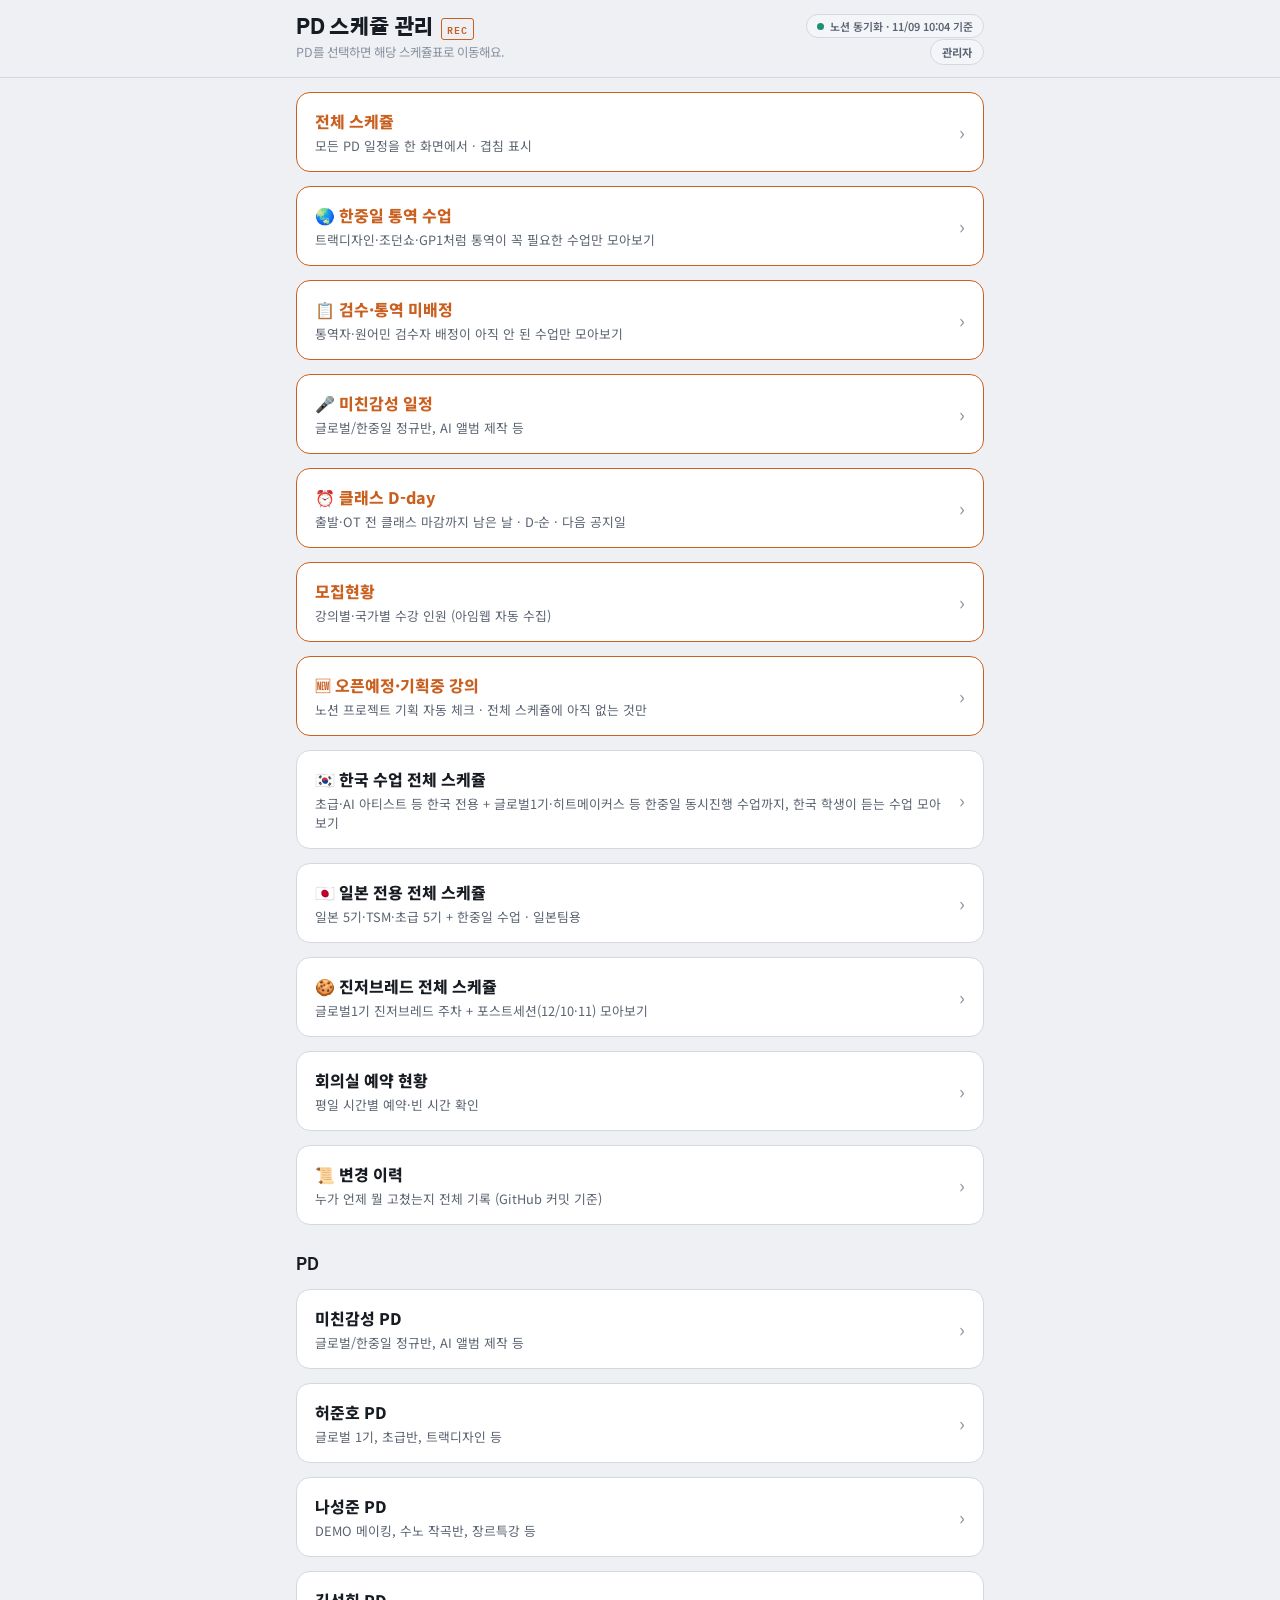
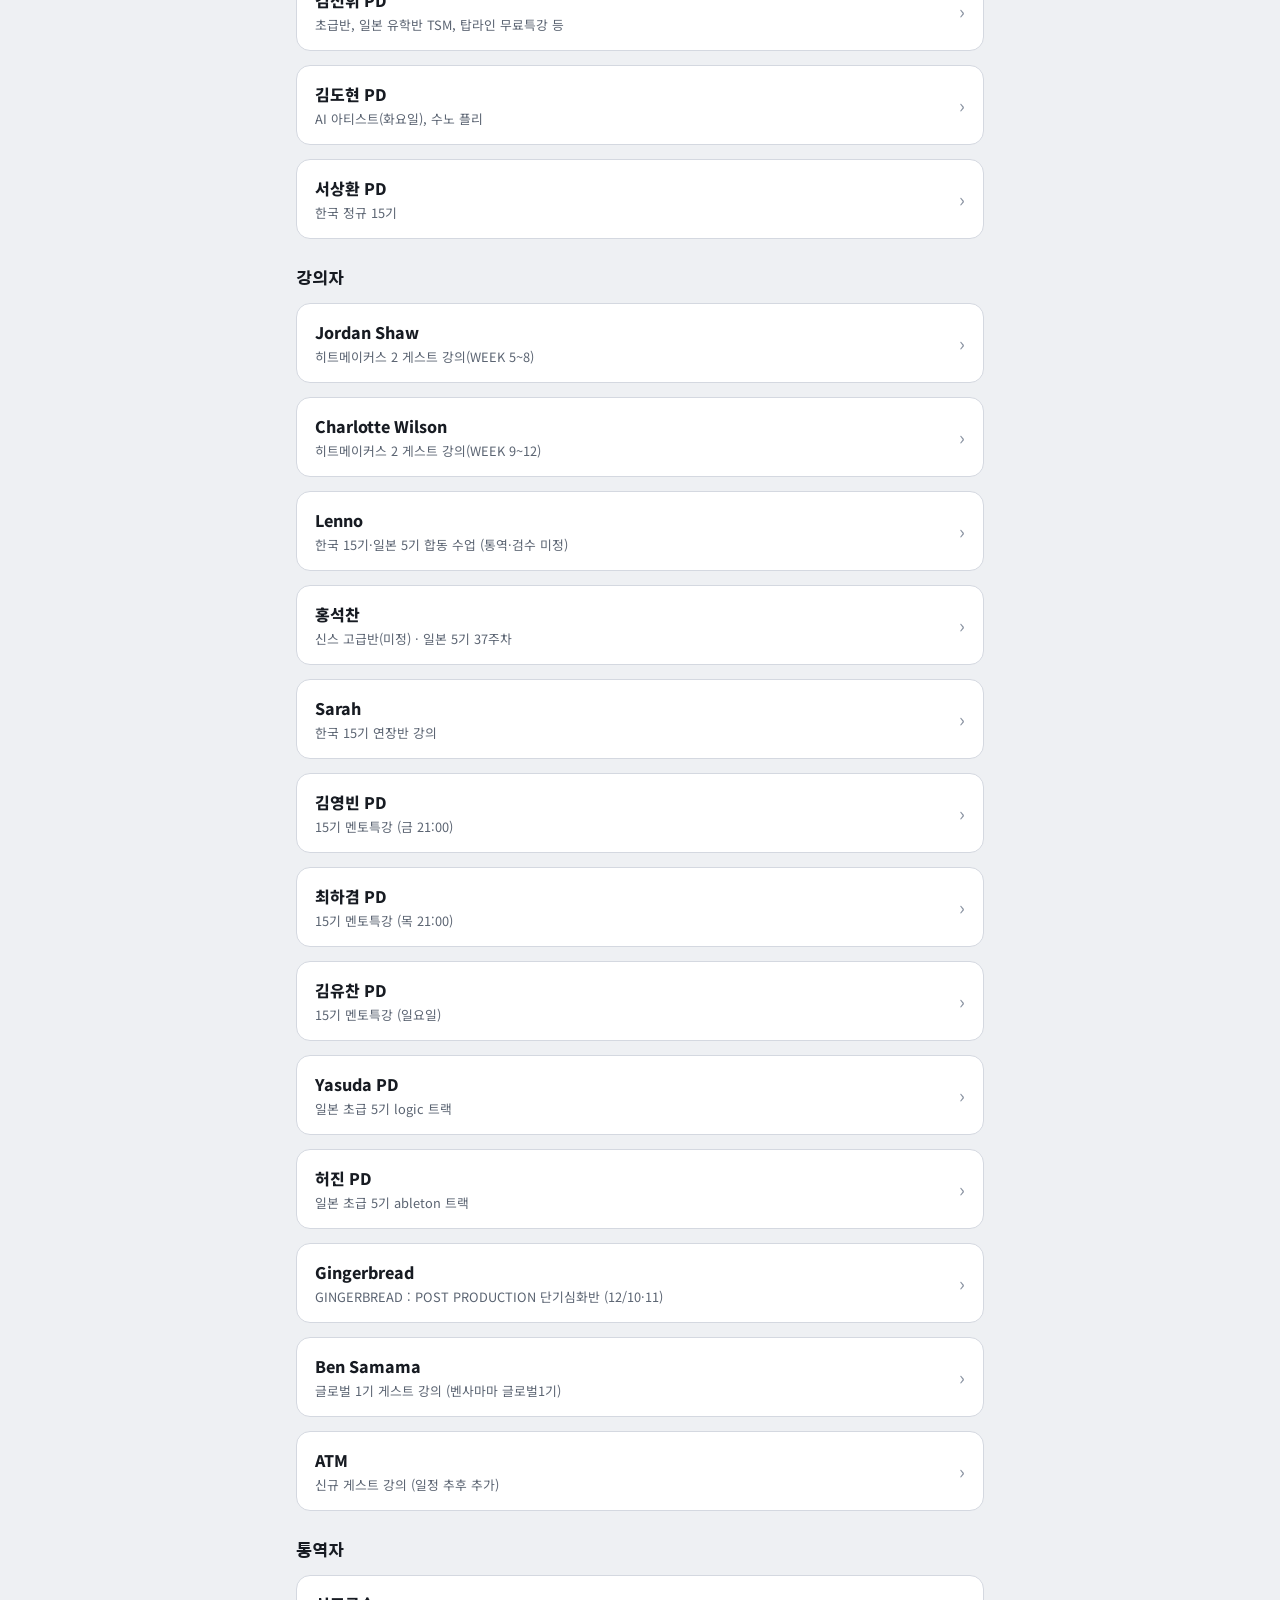
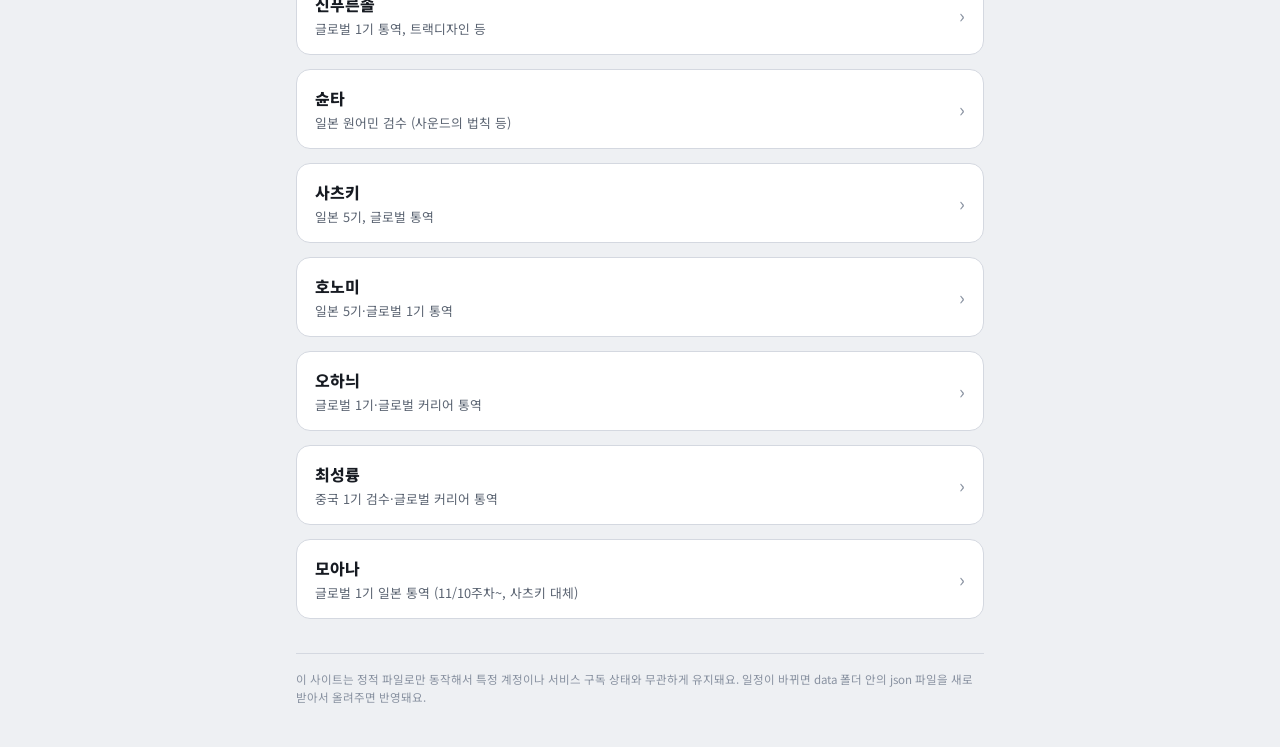
==== index.html @ 24adf449 "조던쇼·샬롯윌슨·레노 표시 이름 영문으로 변경, 해외 탑라이너 송세션 카드 삭제 - jordanshow/charlottewilson/lenno name: Jordan Shaw / " ====
<!doctype html>
<html lang="ko">
<head>
<meta charset="utf-8">
<meta name="viewport" content="width=device-width, initial-scale=1">
<title>PD 스케쥴 관리</title>
<link rel="stylesheet" href="https://fonts.googleapis.com/css2?family=Gothic+A1:wght@700;800;900&family=Noto+Sans+KR:wght@400;500;700&family=IBM+Plex+Mono:wght@500;600&display=swap">
<link rel="stylesheet" href="style.css?v=20261109">
</head>
<body>

<header class="top">
  <div class="top-inner">
    <div class="brand">
      <h1>PD 스케쥴 관리</h1>
      <span class="tag-rec">REC</span>
    </div>
    <div class="sub">PD를 선택하면 해당 스케쥴표로 이동해요.</div>
    <button type="button" class="adm-btn" id="admBtn">관리자</button>
  </div>
</header>

<div class="wrap">
  <a class="pd-card all-card" href="all.html">
    <span><span class="name">전체 스케쥴</span><div class="desc">모든 PD 일정을 한 화면에서 · 겹침 표시</div></span>
    <span class="arrow">›</span></a>
  <a class="pd-card all-card" href="all.html?view=interp">
    <span><span class="name">🌏 한중일 통역 수업</span><div class="desc">트랙디자인·조던쇼·GP1처럼 통역이 꼭 필요한 수업만 모아보기</div></span>
    <span class="arrow">›</span></a>
  <a class="pd-card all-card" href="all.html?view=missing">
    <span><span class="name">📋 검수·통역 미배정</span><div class="desc">통역자·원어민 검수자 배정이 아직 안 된 수업만 모아보기</div></span>
    <span class="arrow">›</span></a>
  <a class="pd-card all-card" href="schedule.html?pd=michingamsung">
    <span><span class="name">🎤 미친감성 일정</span><div class="desc">글로벌/한중일 정규반, AI 앨범 제작 등</div></span>
    <span class="arrow">›</span></a>
  <a class="pd-card all-card" href="dday.html">
    <span><span class="name">⏰ 클래스 D-day</span><div class="desc">출발·OT 전 클래스 마감까지 남은 날 · D-순 · 다음 공지일</div></span>
    <span class="arrow">›</span></a>
  <a class="pd-card all-card" href="enrollment.html">
    <span><span class="name">모집현황</span><div class="desc">강의별·국가별 수강 인원 (아임웹 자동 수집)</div></span>
    <span class="arrow">›</span></a>
  <a class="pd-card all-card" href="projects.html">
    <span><span class="name">🆕 오픈예정·기획중 강의</span><div class="desc">노션 프로젝트 기획 자동 체크 · 전체 스케쥴에 아직 없는 것만</div></span>
    <span class="arrow">›</span></a>
  <a class="pd-card" href="all.html?view=korea">
    <span><span class="name">🇰🇷 한국 수업 전체 스케쥴</span><div class="desc">초급·AI 아티스트 등 한국 전용 + 글로벌1기·히트메이커스 등 한중일 동시진행 수업까지, 한국 학생이 듣는 수업 모아보기</div></span>
    <span class="arrow">›</span></a>
  <a class="pd-card" href="all.html?view=japan">
    <span><span class="name">🇯🇵 일본 전용 전체 스케쥴</span><div class="desc">일본 5기·TSM·초급 5기 + 한중일 수업 · 일본팀용</div></span>
    <span class="arrow">›</span></a>
  <a class="pd-card" href="all.html?view=ginger">
    <span><span class="name">🍪 진저브레드 전체 스케쥴</span><div class="desc">글로벌1기 진저브레드 주차 + 포스트세션(12/10·11) 모아보기</div></span>
    <span class="arrow">›</span></a>
  <a class="pd-card" href="rooms.html">
    <span><span class="name">회의실 예약 현황</span><div class="desc">평일 시간별 예약·빈 시간 확인</div></span>
    <span class="arrow">›</span></a>
  <a class="pd-card" href="history.html">
    <span><span class="name">📜 변경 이력</span><div class="desc">누가 언제 뭘 고쳤는지 전체 기록 (GitHub 커밋 기준)</div></span>
    <span class="arrow">›</span></a>
  <div id="pdList"></div>
  <footer>
    이 사이트는 정적 파일로만 동작해서 특정 계정이나 서비스 구독 상태와 무관하게 유지돼요.
    일정이 바뀌면 data 폴더 안의 json 파일을 새로 받아서 올려주면 반영돼요.
  </footer>
</div>

<script src="sync-status.js"></script>
<script src="admin.js?v=9"></script>
<script>
var pdsData = [], newFiles = [];
var adminOn = function(){ return !!(window.PDAdmin && PDAdmin.isOn()); };
function esc(t){ return String(t==null?'':t).replace(/&/g,'&amp;').replace(/</g,'&lt;').replace(/>/g,'&gt;').replace(/"/g,'&quot;'); }

var PD_GROUPS = [
  {label:'PD', ids:['michingamsung','heojunho','naseongjun','kimseonhwi','kimdohyeon','seosanghwan']},
  {label:'강의자', ids:['jordanshow','charlottewilson','lenno','hongseokchan','sarah','kimyoungbin','choihagyeom','kimyuchan','yasuda','heojin','gingerbread','bensamama','atm']},
  {label:'통역자', ids:['sinpureunsol','syunta','satsuki','honomi','ohani','choiseongryung','moana']}
];
function renderPds(){
  var list = document.getElementById('pdList');
  var on = adminOn();
  if(!pdsData.length){
    list.innerHTML = '<div class="empty">등록된 PD가 아직 없어요.</div>' + (on ? '<button type="button" class="adm-add" id="addPd">+ PD 추가</button>' : '');
    return;
  }
  function cardHtml(pd, i){
    var card = '<a class="pd-card" href="schedule.html?pd='+encodeURIComponent(pd.id)+'">'
      + '<span><span class="name">'+esc(pd.name)+'</span><div class="desc">'+esc(pd.desc||'')+'</div></span>'
      + '<span class="arrow">›</span></a>';
    if(!on) return card;
    return '<div class="pd-wrap" data-i="'+i+'">'+card
      + '<div class="adm-row" style="padding-left:4px"><button type="button" data-act="edit">이름·설명 수정</button>'
      + '<button type="button" data-act="up">▲</button><button type="button" data-act="down">▼</button>'
      + '<button type="button" data-act="del" class="danger">삭제</button></div></div>';
  }
  var used = {};
  var html = PD_GROUPS.map(function(g){
    var items = [];
    g.ids.forEach(function(id){
      var i = pdsData.findIndex(function(p){ return p.id===id; });
      if(i<0) return;
      used[id] = 1;
      items.push(cardHtml(pdsData[i], i));
    });
    if(!items.length) return '';
    return '<div class="section-title"><h2>'+esc(g.label)+'</h2></div>'+items.join('');
  }).join('');
  var rest = pdsData.map(function(p, i){ return used[p.id] ? '' : cardHtml(p, i); }).filter(Boolean);
  if(rest.length) html += '<div class="section-title"><h2>기타</h2></div>'+rest.join('');
  list.innerHTML = html + (on ? '<button type="button" class="adm-add" id="addPd">+ PD 추가</button>' : '');
}
function loadPds(){
  if(adminOn()) return Promise.resolve();
  return fetch(PDSync.bust('data/pds.json'), {cache:'no-store'}).then(function(r){ return r.json(); }).then(function(pds){
    pdsData = pds; renderPds();
  }).catch(function(){
    document.getElementById('pdList').innerHTML = '<div class="empty">PD 목록을 불러오지 못했어요.</div>';
  });
}
PDSync.ready.then(loadPds);
PDSync.onUpdate(loadPds);

// ---------- 관리자: PD 카드 편집 ----------
PDAdmin.init({
  btn: document.getElementById('admBtn'),
  cats: {},
  getPds: function(){ return pdsData; },
  onEnter: function(){ newFiles = []; return PDAdmin.fetchFile('data/pds.json', 'pds').then(function(arr){ pdsData = arr; }); },
  onExit: function(){ newFiles = []; loadPds(); },
  rerender: renderPds,
  getFiles: function(){
    var out = [{key:'pds', path:'data/pds.json', text:JSON.stringify(pdsData, null, 2)+'\n'}];
    newFiles.forEach(function(id){ out.push({key:'new:'+id, path:'data/'+id+'.json', text:'[]\n', isNew:true}); });
    return out;
  }
});
document.getElementById('pdList').addEventListener('click', function(ev){
  if(!adminOn()) return;
  if(ev.target.closest('#addPd')){
    var m = PDAdmin.openModal('<h3>PD 추가</h3>'
      + '<label>영문 아이디 (소문자·숫자, 예: kimmina)<input type="text" id="nId"></label>'
      + '<label>표시 이름 (예: 김민아 PD)<input type="text" id="nName"></label>'
      + '<label>설명 (예: 초급반, 수노 플리)<input type="text" id="nDesc"></label>'
      + '<div class="err" id="nErr" style="display:none"></div>'
      + '<div class="btns"><button type="button" id="nCancel">취소</button><button type="button" class="pri" id="nOk">추가</button></div>');
    m.querySelector('#nCancel').addEventListener('click', PDAdmin.closeModal);
    m.querySelector('#nOk').addEventListener('click', function(){
      var id = m.querySelector('#nId').value.trim().toLowerCase(), name = m.querySelector('#nName').value.trim(), desc = m.querySelector('#nDesc').value.trim();
      var err = m.querySelector('#nErr');
      var fail = function(t){ err.textContent = t; err.style.display = 'block'; };
      if(!/^[a-z0-9]{2,30}$/.test(id)) return fail('아이디는 영문 소문자·숫자 2~30자로 해 주세요.');
      if(!name) return fail('표시 이름을 입력해 주세요.');
      if(pdsData.some(function(p){ return p.id===id; })) return fail('이미 있는 아이디예요.');
      pdsData.push({id:id, name:name, desc:desc}); newFiles.push(id);
      PDAdmin.log('PD 추가: '+name, ['pds','new:'+id]);
      PDAdmin.closeModal(); renderPds();
    });
    return;
  }
  var btn = ev.target.closest('.adm-row button'); if(!btn) return;
  var wrap = btn.closest('.pd-wrap'); var i = parseInt(wrap.getAttribute('data-i'),10), pd = pdsData[i];
  var act = btn.getAttribute('data-act');
  if(act==='edit'){
    var m2 = PDAdmin.openModal('<h3>PD 이름·설명 수정</h3>'
      + '<label>표시 이름<input type="text" id="eName" value="'+esc(pd.name)+'"></label>'
      + '<label>설명<input type="text" id="eDesc" value="'+esc(pd.desc||'')+'"></label>'
      + '<div class="btns"><button type="button" id="eCancel">취소</button><button type="button" class="pri" id="eOk">적용</button></div>');
    m2.querySelector('#eCancel').addEventListener('click', PDAdmin.closeModal);
    m2.querySelector('#eOk').addEventListener('click', function(){
      var n = m2.querySelector('#eName').value.trim(); if(!n) return;
      pd.name = n; pd.desc = m2.querySelector('#eDesc').value.trim();
      PDAdmin.log('PD 수정: '+n, ['pds']); PDAdmin.closeModal(); renderPds();
    });
  } else if(act==='up' || act==='down'){
    var j = act==='up' ? i-1 : i+1; if(j<0 || j>=pdsData.length) return;
    var t = pdsData[i]; pdsData[i] = pdsData[j]; pdsData[j] = t;
    PDAdmin.log('PD 순서 변경: '+pd.name, ['pds']); renderPds();
  } else if(act==='del'){
    if(confirm('"'+pd.name+'" 카드를 목록에서 뺄까요?\n(일정 파일은 그대로 남아 있어서 나중에 다시 추가할 수 있어요.)')){
      pdsData.splice(i,1); newFiles = newFiles.filter(function(id){ return id!==pd.id; });
      PDAdmin.log('PD 삭제: '+pd.name, ['pds']); renderPds();
    }
  }
});
</script>

</body>
</html>
---- style.css ----
/* shared tokens + layout for the PD schedule site */
:root{
  --bg:#EEF0F3; --surface:#FFFFFF; --border:#D4D8E0;
  --fg:#171B22; --muted:#5B6472; --muted-2:#8891A0;
  --accent:#C9601F; --accent-fg:#FFFFFF;
  --good:#1E8F74; --good-bg:#DFF3EC;
  --bad:#C0393F; --bad-bg:#FBE4E3;
  --chip-bg:#F4F5F8;
}
@media (prefers-color-scheme: dark){
  :root{
    --bg:#13161C; --surface:#1B1F27; --border:#323948;
    --fg:#EDEEF2; --muted:#A3ABBA; --muted-2:#767F90;
    --accent:#E68A45; --accent-fg:#1B1206;
    --good:#49C9A6; --good-bg:#14312A;
    --bad:#F07872; --bad-bg:#3A1A1C;
    --chip-bg:#232833;
    color-scheme: dark;
  }
}
*{box-sizing:border-box}
html,body{margin:0;padding:0}
body{
  background:var(--bg); color:var(--fg);
  font-family:'Noto Sans KR',system-ui,-apple-system,sans-serif;
  padding-bottom:40px;
}
h1,h2,h3{font-family:'Gothic A1',system-ui,sans-serif;margin:0;text-wrap:balance}
a{color:inherit}
.mono{font-family:'IBM Plex Mono',ui-monospace,monospace}
.wrap{max-width:720px;margin:0 auto;padding-inline:16px}

header.top{position:sticky;top:0;z-index:5;background:var(--bg);border-bottom:1px solid var(--border)}
.top-inner{max-width:720px;margin:0 auto;padding:16px;display:flex;flex-direction:column;gap:2px;position:relative}
.sync-chip{
  position:absolute;top:14px;right:16px;display:flex;align-items:center;gap:6px;
  max-width:56%;padding:4px 10px;border-radius:999px;border:1px solid var(--border);
  background:var(--chip-bg);color:var(--muted);font-size:.68rem;font-weight:600;line-height:1.3;
}
.sync-chip .dot{width:7px;height:7px;border-radius:50%;background:var(--good);flex:none}
.sync-chip.busy{color:var(--accent);border-color:var(--accent)}
.sync-chip.busy .dot{background:var(--accent);animation:syncpulse 1.1s ease-in-out infinite}
.sync-chip.warn{color:var(--bad);border-color:var(--bad)}
.sync-chip.warn .dot{background:var(--bad)}
@keyframes syncpulse{0%,100%{opacity:1}50%{opacity:.25}}
@media (prefers-reduced-motion: reduce){.sync-chip.busy .dot{animation:none}}
.brand{display:flex;align-items:baseline;gap:8px;flex-wrap:wrap}
.brand h1{font-size:1.25rem;font-weight:900;letter-spacing:-0.01em}
.tag-rec{font-family:'IBM Plex Mono',monospace;font-size:.65rem;font-weight:600;letter-spacing:.08em;color:var(--accent);border:1px solid var(--accent);border-radius:3px;padding:1px 5px}
.sub{font-size:.78rem;color:var(--muted-2)}
.backlink{font-size:.78rem;color:var(--accent);text-decoration:none;font-weight:700}

.pd-card{
  display:flex;align-items:center;justify-content:space-between;gap:12px;
  background:var(--surface);border:1px solid var(--border);border-radius:14px;
  padding:16px 18px;margin-top:14px;text-decoration:none;color:var(--fg);
}
.pd-card:active{opacity:.8}
.pd-card .name{font-size:1rem;font-weight:800}
.pd-card .desc{font-size:.8rem;color:var(--muted);margin-top:3px}
.pd-card .arrow{font-size:1.2rem;color:var(--muted-2);flex:none}

.cal-nav{display:flex;align-items:center;justify-content:space-between;margin-top:20px}
.cal-nav button{background:var(--chip-bg);border:1px solid var(--border);color:var(--fg);border-radius:10px;width:40px;height:40px;font-size:1.1rem;cursor:pointer;flex:none}
.cal-nav button:disabled{opacity:.3;cursor:default}
.cal-nav .label{font-size:1.2rem;font-weight:900}

.legend{display:flex;gap:16px;margin-top:12px;font-size:.82rem;color:var(--muted)}
.legend .sw{display:inline-block;width:11px;height:11px;border-radius:3px;margin-right:5px;vertical-align:-1px}
.legend .sw.free{background:var(--good)}
.legend .sw.busy{background:var(--bad)}

.cal-dow{display:grid;grid-template-columns:repeat(7,1fr);gap:5px;margin-top:18px}
.cal-dow span{text-align:center;font-size:.85rem;color:var(--muted-2);font-weight:700}

.cal-grid{display:grid;grid-template-columns:repeat(7,1fr);gap:5px;margin-top:5px}
.cal-cell{aspect-ratio:1/1;border-radius:10px;display:flex;flex-direction:column;align-items:center;justify-content:center;cursor:pointer;background:var(--chip-bg);border:2px solid transparent;min-width:0;padding:2px}
.cal-cell.pad{visibility:hidden;cursor:default}
.cal-cell.free{background:var(--good-bg)}
.cal-cell.busy{background:var(--bad-bg)}
.cal-cell .num{font-family:'IBM Plex Mono',monospace;font-weight:700;font-size:1.05rem}
.cal-cell.free .num{color:var(--good)}
.cal-cell.busy .num{color:var(--bad)}
.cal-cell.today{border-color:var(--accent)}
.cal-cell.selected{border-color:var(--fg)}
.cal-cell .lbl{
  --h:0;font-size:.68rem;font-weight:700;margin-top:3px;line-height:1.1;
  max-width:98%;overflow:hidden;text-overflow:ellipsis;white-space:nowrap;
  color:hsl(var(--h) 50% 34%);
}
@media (prefers-color-scheme: dark){.cal-cell .lbl{color:hsl(var(--h) 65% 72%)}}
.cal-cell .lbl.muted{color:var(--muted);font-weight:600;opacity:.8}
.cal-cell .dow-mini{display:none}

@media (max-width: 480px){
  .cal-cell{padding:1px}
  .cal-cell .num{font-size:.85rem}
  .cal-cell .lbl{font-size:.52rem;margin-top:1px;letter-spacing:-0.3px}
}

.day-detail{margin-top:22px;padding:16px;background:var(--surface);border:1px solid var(--border);border-radius:14px}
.dd-head{display:flex;align-items:center;gap:8px;flex-wrap:wrap}
.dd-date{font-size:1.1rem;font-weight:900}
.pill{font-size:.78rem;font-weight:800;padding:4px 11px;border-radius:999px}
.pill.free{background:var(--good-bg);color:var(--good)}
.pill.busy{background:var(--bad-bg);color:var(--bad)}
.dd-list{list-style:none;margin:12px 0 0;padding:0;display:flex;flex-direction:column;gap:6px}
.dd-empty{font-size:.88rem;color:var(--muted);margin-top:10px}

.ev{display:flex;align-items:center;gap:10px;background:var(--chip-bg);border:1px solid var(--border);border-radius:10px;padding:10px 13px;min-width:0}
.ev.is-off{background:transparent;border-style:dashed;opacity:.75}
.ev .time{font-family:'IBM Plex Mono',monospace;font-size:.84rem;color:var(--muted);width:52px;flex:none}
.ev .title{font-size:.93rem;min-width:0;flex:1;overflow-wrap:anywhere}
.ev .tagc{--h:0;font-size:.72rem;font-weight:700;padding:3px 9px;border-radius:999px;flex:none;background:hsl(var(--h) 60% 93%);color:hsl(var(--h) 55% 30%)}
@media (prefers-color-scheme: dark){.ev .tagc{background:hsl(var(--h) 38% 22%);color:hsl(var(--h) 70% 78%)}}

.section-title{margin:30px 0 10px}
.section-title h2{font-size:1rem;font-weight:800}
.month-nav{display:flex;gap:6px;overflow-x:auto;padding-bottom:4px;margin-top:6px}
.month-nav a{flex:none;font-size:.75rem;font-weight:700;color:var(--muted);background:var(--chip-bg);border:1px solid var(--border);border-radius:999px;padding:5px 12px;text-decoration:none}

.month{margin-top:20px}
.month h3{font-size:.95rem;font-weight:900;color:var(--accent);margin-bottom:10px}
.day{display:flex;flex-direction:column;gap:6px;margin-bottom:6px}
.day-head{display:flex;align-items:baseline;gap:8px}
.day-head .date-num{font-family:'IBM Plex Mono',monospace;font-weight:700;font-size:.85rem}
.day-head .dow{font-size:.75rem;color:var(--muted-2)}
.day-head .today-mark{font-size:.65rem;font-weight:800;color:var(--accent);border:1px solid var(--accent);border-radius:4px;padding:0 4px}

.empty{padding:28px 18px;text-align:center;color:var(--muted);font-size:.85rem}

footer{margin-top:34px;padding-top:16px;border-top:1px solid var(--border);font-size:.72rem;color:var(--muted-2);line-height:1.6}

/* ---- all-PD overview (all.html) ---- */
.filters{display:flex;gap:6px;flex-wrap:wrap;margin-top:16px}
.fchip{font:inherit;font-size:.78rem;font-weight:700;color:var(--muted);background:var(--chip-bg);border:1px solid var(--border);border-radius:999px;padding:6px 12px;cursor:pointer}
.fchip.on{background:var(--accent);border-color:var(--accent);color:var(--accent-fg)}

.csum{margin-top:14px;background:var(--surface);border:1px solid var(--border);border-radius:12px;padding:10px 14px;font-size:.82rem}
.csum.ok{color:var(--good);background:var(--good-bg);border-color:transparent;font-weight:700}
.csum summary{cursor:pointer;font-weight:800}
.csum .red{color:var(--bad)}
.csum ul{list-style:none;margin:10px 0 0;padding:0;display:flex;flex-direction:column;gap:7px}
.csum li{cursor:pointer;line-height:1.5;color:var(--muted)}
.csum li .d{color:var(--fg);font-weight:600;margin-right:4px}
.csum li b{color:var(--fg)}

.cal-cell.all{background:var(--chip-bg);position:relative;gap:2px}
.cal-cell.all.has{background:var(--surface);border-color:var(--border)}
.cal-cell.all.today{border-color:var(--accent)}
.cal-cell.all.selected{border-color:var(--fg)}
.cal-cell.all .num{color:var(--fg)}
.cal-cell.all.none .num{color:var(--muted-2)}
.cal-cell .dots{display:flex;flex-wrap:wrap;justify-content:center;gap:2px;max-width:94%;min-height:7px}
.cdot{display:block;width:7px;height:7px;border-radius:50%;background:hsl(var(--h) 60% 48%)}
.cdot.off{opacity:.4}
@media (prefers-color-scheme: dark){.cdot{background:hsl(var(--h) 65% 62%)}}
.cmore{font-size:.5rem;color:var(--muted);line-height:7px}
.ccount{font-family:'IBM Plex Mono',monospace;font-size:.58rem;font-weight:600;color:var(--muted);line-height:1}
.cmark{position:absolute;top:2px;right:3px;width:13px;height:13px;border-radius:50%;font-size:.58rem;font-weight:900;line-height:13px;text-align:center;color:#fff}
.cmark.person{background:var(--bad)}
.cmark.interp{background:#D39A1C}
.cmark.inline{position:static;display:inline-block;margin-right:4px;vertical-align:-1px}
.day-head .cmark.inline{margin-left:4px}
.legend{flex-wrap:wrap;gap:6px 14px}
@media (max-width: 480px){
  .cdot{width:5px;height:5px}
  .cmark{width:11px;height:11px;line-height:11px;font-size:.5rem;top:1px;right:1px}
  .ccount{font-size:.5rem}
}

.pill.warn{background:var(--bad-bg);color:var(--bad)}
.pill.amber{background:#FBEFD2;color:#8A6200}
@media (prefers-color-scheme: dark){.pill.amber{background:#3A2E0F;color:#E9C46A}}
.dd-list{display:flex;flex-direction:column;gap:6px;margin-top:12px}

.ev.ev-all{flex-direction:column;align-items:stretch;gap:6px}
.ev-line{display:flex;align-items:center;gap:10px;min-width:0}
.pdchips{display:flex;flex-wrap:wrap;gap:5px;padding-left:62px}
.pdchip{font-size:.7rem;font-weight:700;padding:2px 9px;border-radius:999px;background:var(--surface);border:1px solid var(--border);color:var(--fg)}
.pdchip.int{border-style:dashed;color:var(--muted)}
.cnote{padding-left:62px;font-size:.74rem;line-height:1.4}
.cnote.person{color:var(--bad);font-weight:700}
.cnote.interp{color:#8A6200}
@media (prefers-color-scheme: dark){.cnote.interp{color:#E9C46A}}
@media (max-width: 480px){.pdchips,.cnote{padding-left:0}}
.pd-card.all-card{border-color:var(--accent)}
.pd-card.all-card .name{color:var(--accent)}

/* all.html: PD names inside calendar cells */
.cal-cell.all{aspect-ratio:auto;min-height:84px;justify-content:flex-start;padding:5px 3px 4px}
.cal-cell .pnames{display:flex;flex-wrap:wrap;justify-content:center;gap:1px 5px;max-width:100%;margin-top:3px}
.pn{--h:0;font-size:.66rem;font-weight:700;line-height:1.25;color:hsl(var(--h) 55% 36%);white-space:nowrap}
@media (prefers-color-scheme: dark){.pn{color:hsl(var(--h) 65% 70%)}}
.pn.int{font-weight:600;text-decoration:underline dotted;text-underline-offset:2px;opacity:.85}
.pn.off{opacity:.5}
.pn .ns{display:none}
@media (max-width: 480px){
  .cal-cell.all{min-height:70px;padding:3px 1px 2px}
  .pn{font-size:.56rem;letter-spacing:-0.3px}
  .pn .nf{display:none}
  .pn .ns{display:inline}
  .cal-cell .pnames{gap:0 3px}
}
.cal-cell .pnames{flex-direction:column;align-items:center;gap:0}
.pgrp{display:flex;flex-wrap:wrap;justify-content:center;gap:1px 5px}
.pgrp.int{margin-top:6px;padding-top:4px;border-top:1px dashed var(--border);width:100%}
.pgrp.int .pn{text-decoration:none;font-weight:600;opacity:.85}
@media (max-width: 480px){
  .pgrp{gap:0 3px}
  .pgrp.int{margin-top:4px;padding-top:2px}
}

/* ---- 관리자 편집 ---- */
.adm-btn{position:absolute;right:16px;bottom:12px;font:inherit;font-size:.7rem;font-weight:700;color:var(--muted);background:var(--chip-bg);border:1px solid var(--border);border-radius:999px;padding:4px 11px;cursor:pointer}
.adm-btn.on{color:var(--accent-fg);background:var(--accent);border-color:var(--accent)}
.admbar{position:fixed;left:0;right:0;bottom:0;z-index:20;background:var(--surface);border-top:2px solid var(--accent);padding:10px 16px;display:flex;flex-wrap:wrap;align-items:center;gap:8px;box-shadow:0 -4px 14px rgba(0,0,0,.18)}
.admbar .txt{flex:1;min-width:160px;font-size:.8rem;font-weight:700}
.admbar button,.adm-row button,.adm-add{font:inherit;font-size:.78rem;font-weight:700;border:1px solid var(--border);background:var(--chip-bg);color:var(--fg);border-radius:8px;padding:6px 12px;cursor:pointer}
.admbar button.pri{background:var(--accent);border-color:var(--accent);color:var(--accent-fg)}
.admbar button:disabled{opacity:.4;cursor:default}
.adm-row{display:flex;gap:6px;margin-top:2px;padding-left:62px}
.adm-row button{padding:3px 9px;font-size:.7rem}
.adm-row button.danger{color:var(--bad)}
.adm-add{margin-top:10px;width:100%}
.ev[draggable="true"]{cursor:grab}
.cal-cell.droptarget{outline:2px dashed var(--accent);outline-offset:-3px}
.movebanner{margin-top:12px;padding:10px 12px;border-radius:10px;background:var(--accent);color:var(--accent-fg);font-size:.82rem;font-weight:700;display:flex;gap:10px;align-items:center;justify-content:space-between}
.movebanner button{font:inherit;font-size:.75rem;font-weight:700;border:1px solid var(--accent-fg);background:transparent;color:var(--accent-fg);border-radius:8px;padding:3px 10px;cursor:pointer}
.modal-bg{position:fixed;inset:0;z-index:40;background:rgba(0,0,0,.5);display:flex;align-items:flex-end;justify-content:center}
@media (min-width:600px){.modal-bg{align-items:center}}
.modal{width:100%;max-width:460px;max-height:92vh;overflow:auto;background:var(--surface);color:var(--fg);border-radius:16px 16px 0 0;padding:18px 18px 22px}
@media (min-width:600px){.modal{border-radius:16px}}
.modal h3{font-size:1.05rem;margin-bottom:10px}
.modal label{display:block;margin-top:12px;font-size:.78rem;font-weight:700;color:var(--muted)}
.modal input[type=text],.modal input[type=password],.modal input[type=date],.modal input[type=time],.modal select{width:100%;margin-top:4px;font:inherit;font-size:.95rem;padding:9px 10px;border:1px solid var(--border);border-radius:9px;background:var(--bg);color:var(--fg)}
.modal .chk{display:flex;align-items:center;gap:8px;margin-top:12px;font-size:.88rem;color:var(--fg);font-weight:500}
.modal .btns{display:flex;gap:8px;margin-top:18px}
.modal .btns button{flex:1;font:inherit;font-size:.9rem;font-weight:800;padding:11px;border-radius:10px;border:1px solid var(--border);background:var(--chip-bg);color:var(--fg);cursor:pointer}
.modal .btns button.pri{background:var(--accent);border-color:var(--accent);color:var(--accent-fg)}
.modal .hint{margin-top:10px;font-size:.74rem;color:var(--muted);line-height:1.55}
.modal .err{margin-top:10px;font-size:.8rem;font-weight:700;color:var(--bad)}
.modal .pdrow{display:flex;align-items:center;gap:8px;margin-top:6px;font-size:.85rem;font-weight:600;color:var(--fg)}
.modal .pdrow span{flex:1}
.modal .pdrow select{width:auto;margin:0;font-size:.82rem;padding:5px 6px}
.modal .pdcheck-group{display:flex;flex-wrap:wrap;gap:3px 14px;margin:6px 0 14px;max-height:170px;overflow-y:auto;padding:8px 10px;border:1px solid var(--border);border-radius:9px;background:var(--bg)}
.modal .pdcheck-group .chk{flex:0 0 auto;margin:3px 0;font-size:.82rem;font-weight:500}
.modal .pdadd-row{margin:-10px 0 14px}
.modal .pdadd-row select{width:auto;max-width:100%;margin:0;font-size:.78rem;padding:5px 8px;color:var(--muted)}
.toast{position:fixed;left:50%;transform:translateX(-50%);bottom:84px;z-index:50;background:var(--fg);color:var(--bg);padding:10px 16px;border-radius:10px;font-size:.82rem;font-weight:700;max-width:90vw}
body.adm-on{padding-bottom:90px}

.ev.adm{flex-wrap:wrap}
.ev.adm .adm-row{flex-basis:100%}

/* 관리자 모드: 달력 칸 안의 일정 알약(끌어서 옮기기) */
.apills{display:flex;flex-direction:column;align-items:stretch;gap:2px;width:100%;margin-top:4px}
.apill{--h:0;display:block;max-width:100%;font-size:.64rem;font-weight:700;line-height:1.3;padding:2px 6px;border-radius:5px;white-space:nowrap;overflow:hidden;text-overflow:ellipsis;cursor:grab;background:hsl(var(--h) 70% 90%);color:hsl(var(--h) 60% 24%);border:1px solid hsl(var(--h) 45% 78%)}
.apill.off{opacity:.55;border-style:dashed}
.apill:active{cursor:grabbing}
@media (prefers-color-scheme: dark){.apill{background:hsl(var(--h) 40% 24%);color:hsl(var(--h) 80% 84%);border-color:hsl(var(--h) 35% 36%)}}
@media (max-width:480px){.apill{font-size:.54rem;padding:1px 3px;letter-spacing:-0.3px}}
body.adm-on .cal-cell.all, body.adm-on .cal-cell{min-height:96px}
.pmenu-sub{font-size:.85rem;color:var(--muted);margin-bottom:6px}
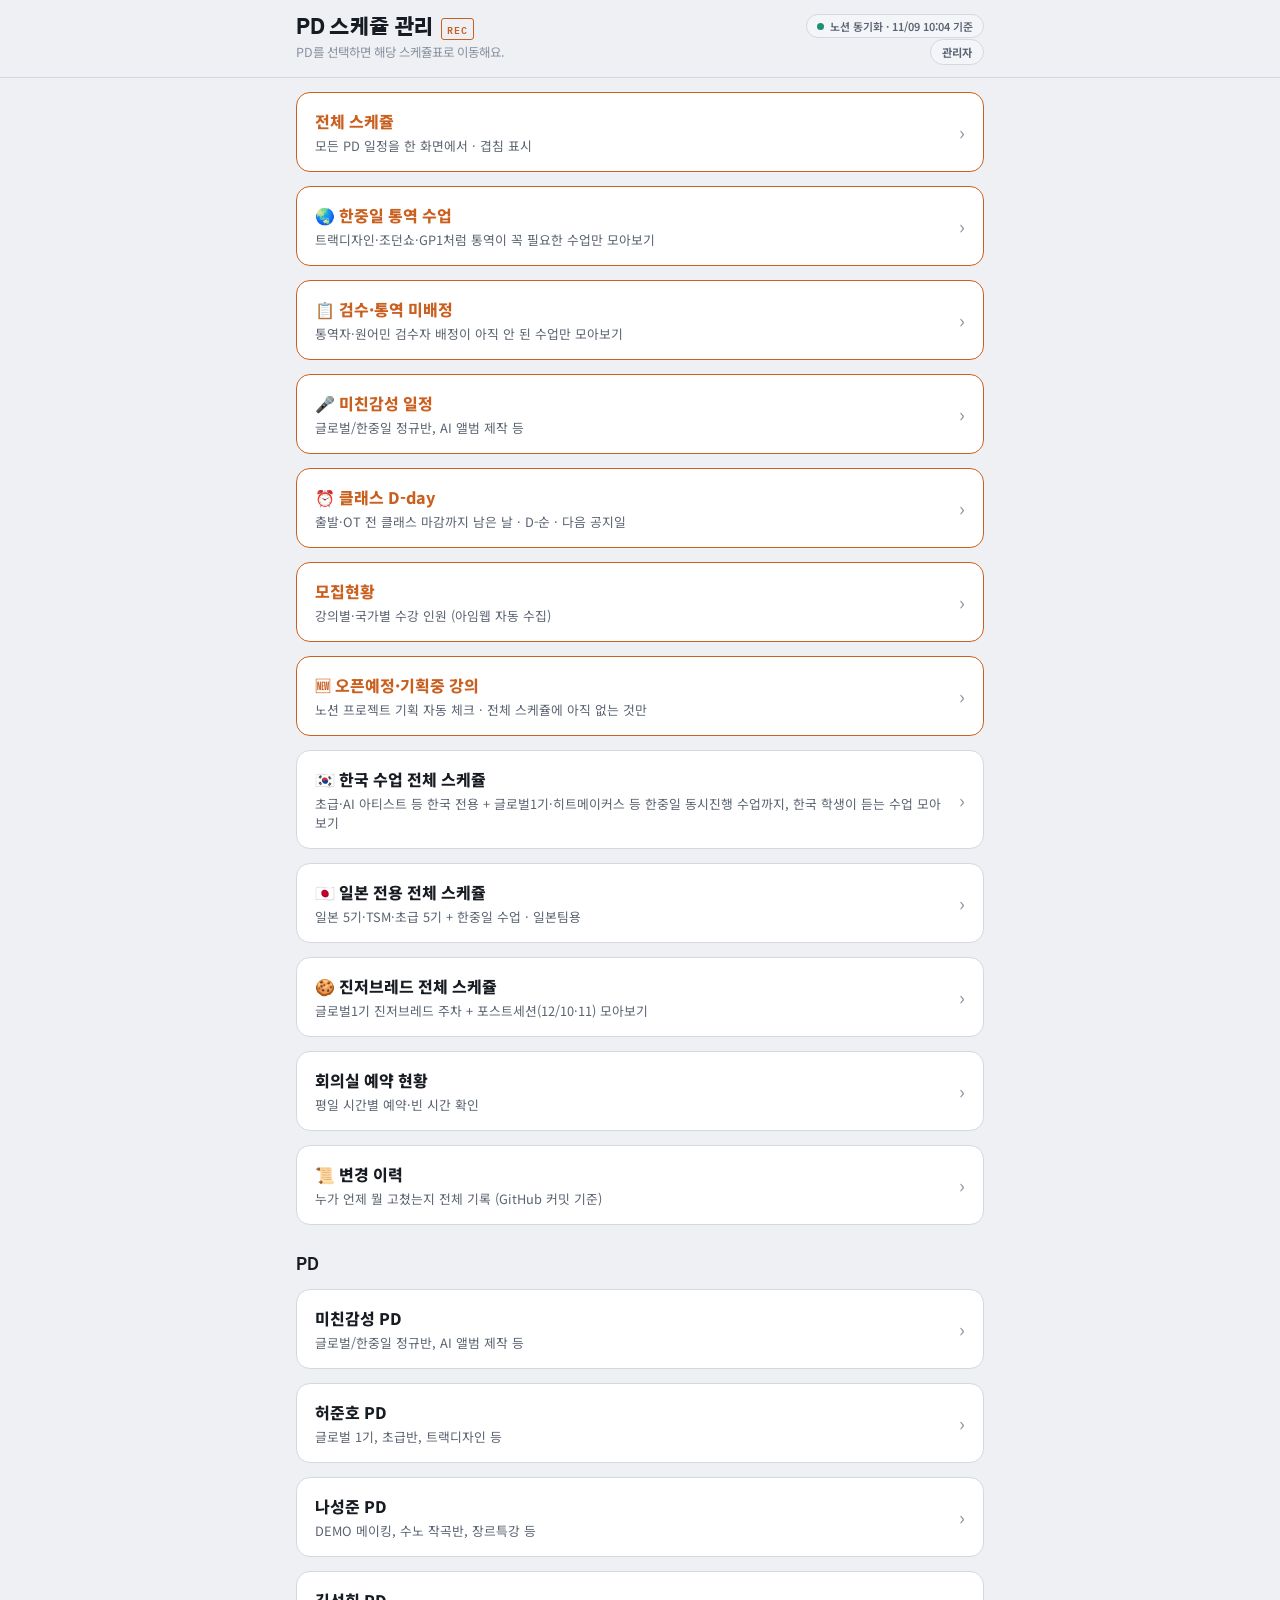
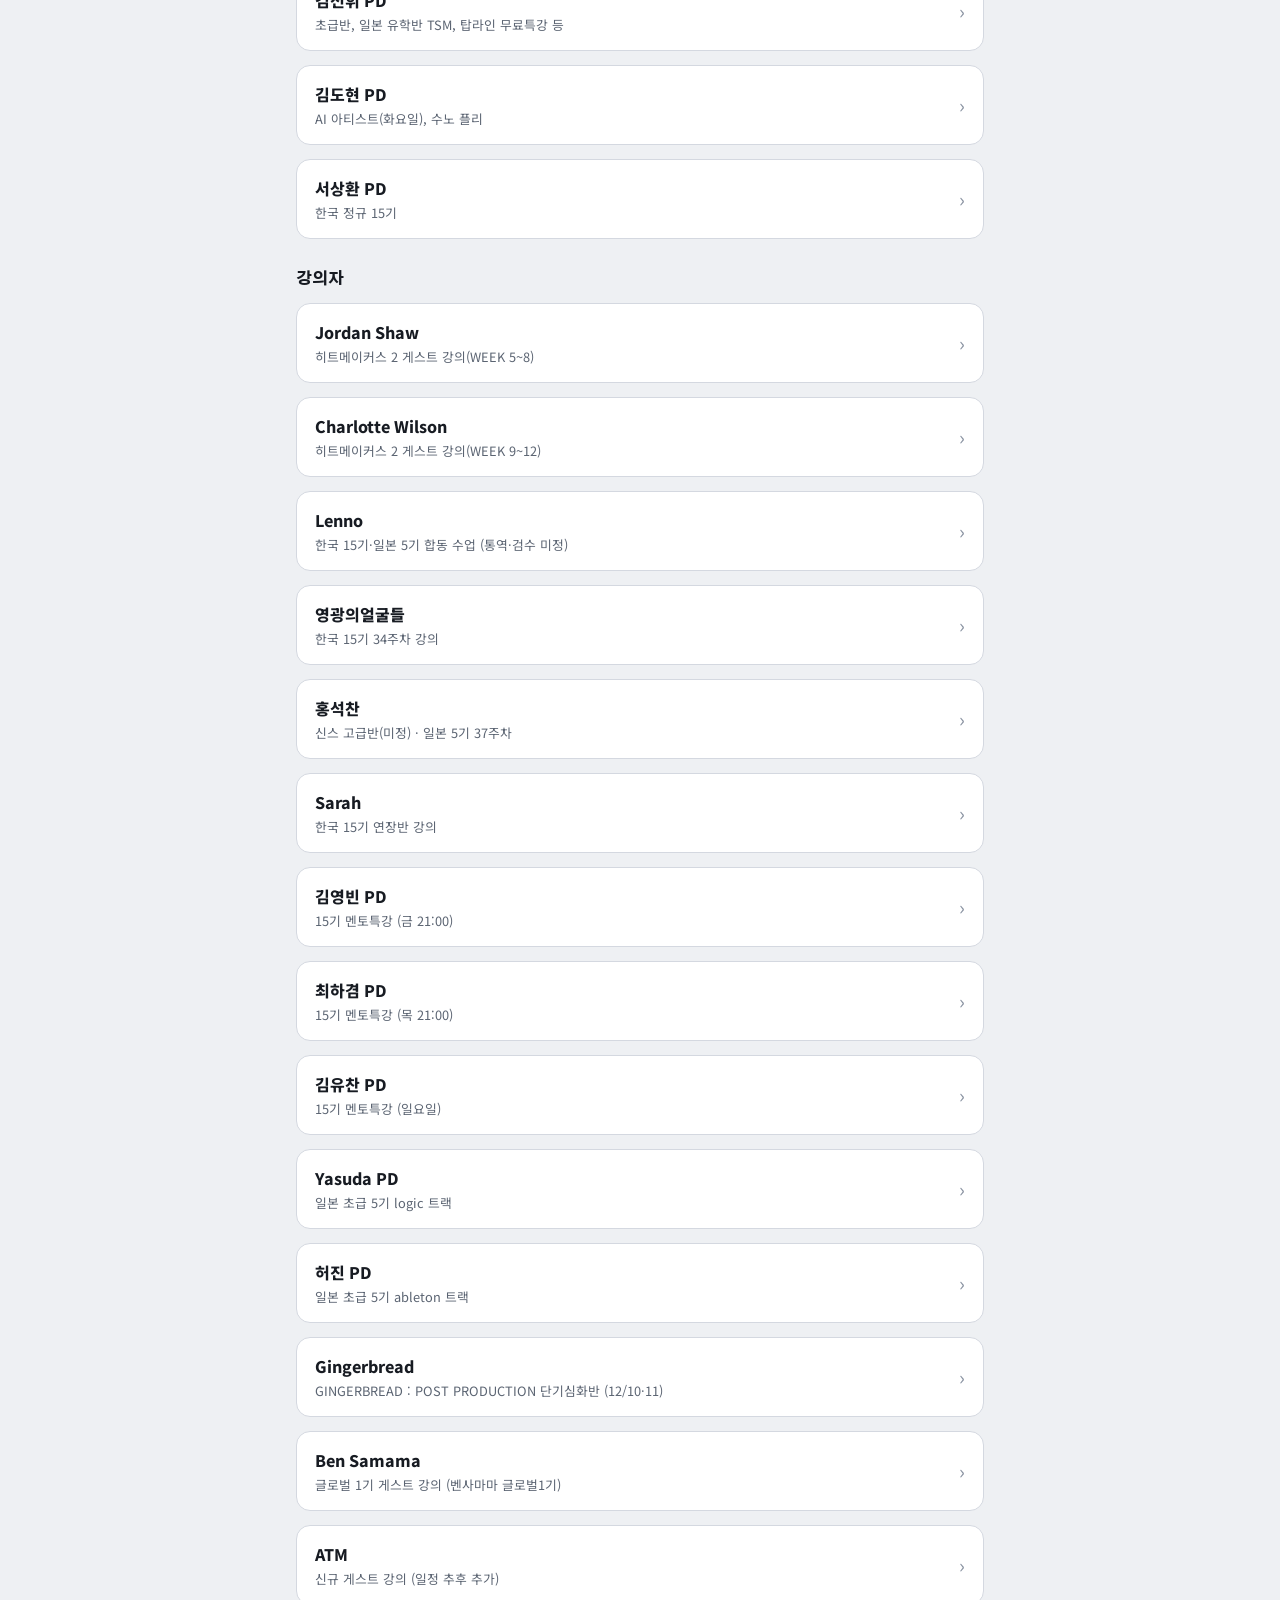
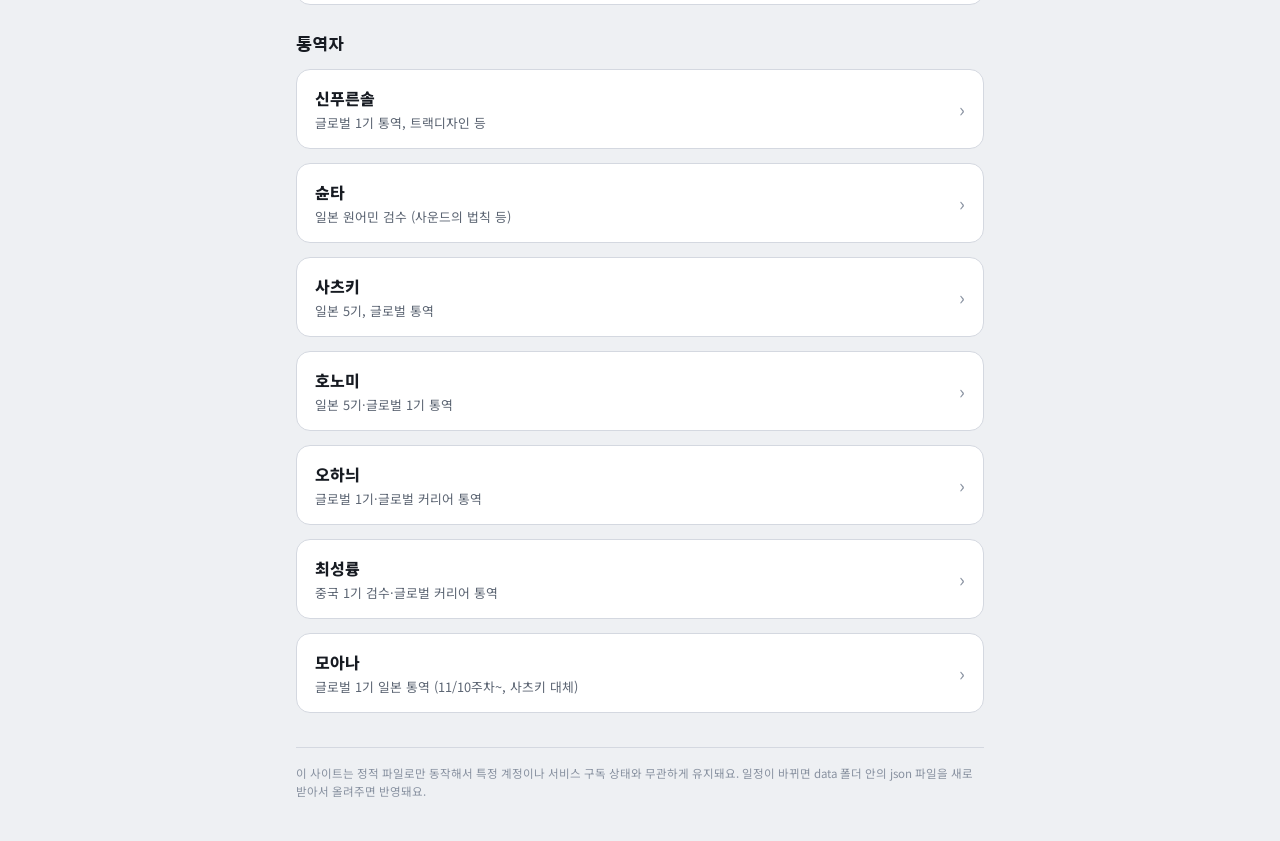
==== commit d0c353fe: "긴급: 12/16 한국 15기 34주차 강의자 미친감성→영광의얼굴들로 정정 (노션 기준) 노션 확인 결과 12/16 한국 15기 34주차는 영광의얼굴들 강의로 되어있는데 사이트에는" ====
--- a/index.html
+++ b/index.html
@@ -65,7 +65,7 @@
 </div>
 
 <script src="sync-status.js"></script>
-<script src="admin.js?v=9"></script>
+<script src="admin.js?v=12"></script>
 <script>
 var pdsData = [], newFiles = [];
 var adminOn = function(){ return !!(window.PDAdmin && PDAdmin.isOn()); };
@@ -73,7 +73,7 @@
 
 var PD_GROUPS = [
   {label:'PD', ids:['michingamsung','heojunho','naseongjun','kimseonhwi','kimdohyeon','seosanghwan']},
-  {label:'강의자', ids:['jordanshow','charlottewilson','lenno','hongseokchan','sarah','kimyoungbin','choihagyeom','kimyuchan','yasuda','heojin','gingerbread','bensamama','atm']},
+  {label:'강의자', ids:['jordanshow','charlottewilson','lenno','younggwang','hongseokchan','sarah','kimyoungbin','choihagyeom','kimyuchan','yasuda','heojin','gingerbread','bensamama','atm']},
   {label:'통역자', ids:['sinpureunsol','syunta','satsuki','honomi','ohani','choiseongryung','moana']}
 ];
 function renderPds(){
--- a/style.css
+++ b/style.css
@@ -132,7 +132,9 @@
 footer{margin-top:34px;padding-top:16px;border-top:1px solid var(--border);font-size:.72rem;color:var(--muted-2);line-height:1.6}
 
 /* ---- all-PD overview (all.html) ---- */
-.filters{display:flex;gap:6px;flex-wrap:wrap;margin-top:16px}
+.filters{display:flex;flex-direction:column;gap:8px;margin-top:16px}
+.fgroup{display:flex;gap:6px;flex-wrap:wrap;align-items:center}
+.flabel{font-size:.7rem;font-weight:800;color:var(--muted-2);margin-right:2px;white-space:nowrap}
 .fchip{font:inherit;font-size:.78rem;font-weight:700;color:var(--muted);background:var(--chip-bg);border:1px solid var(--border);border-radius:999px;padding:6px 12px;cursor:pointer}
 .fchip.on{background:var(--accent);border-color:var(--accent);color:var(--accent-fg)}
 
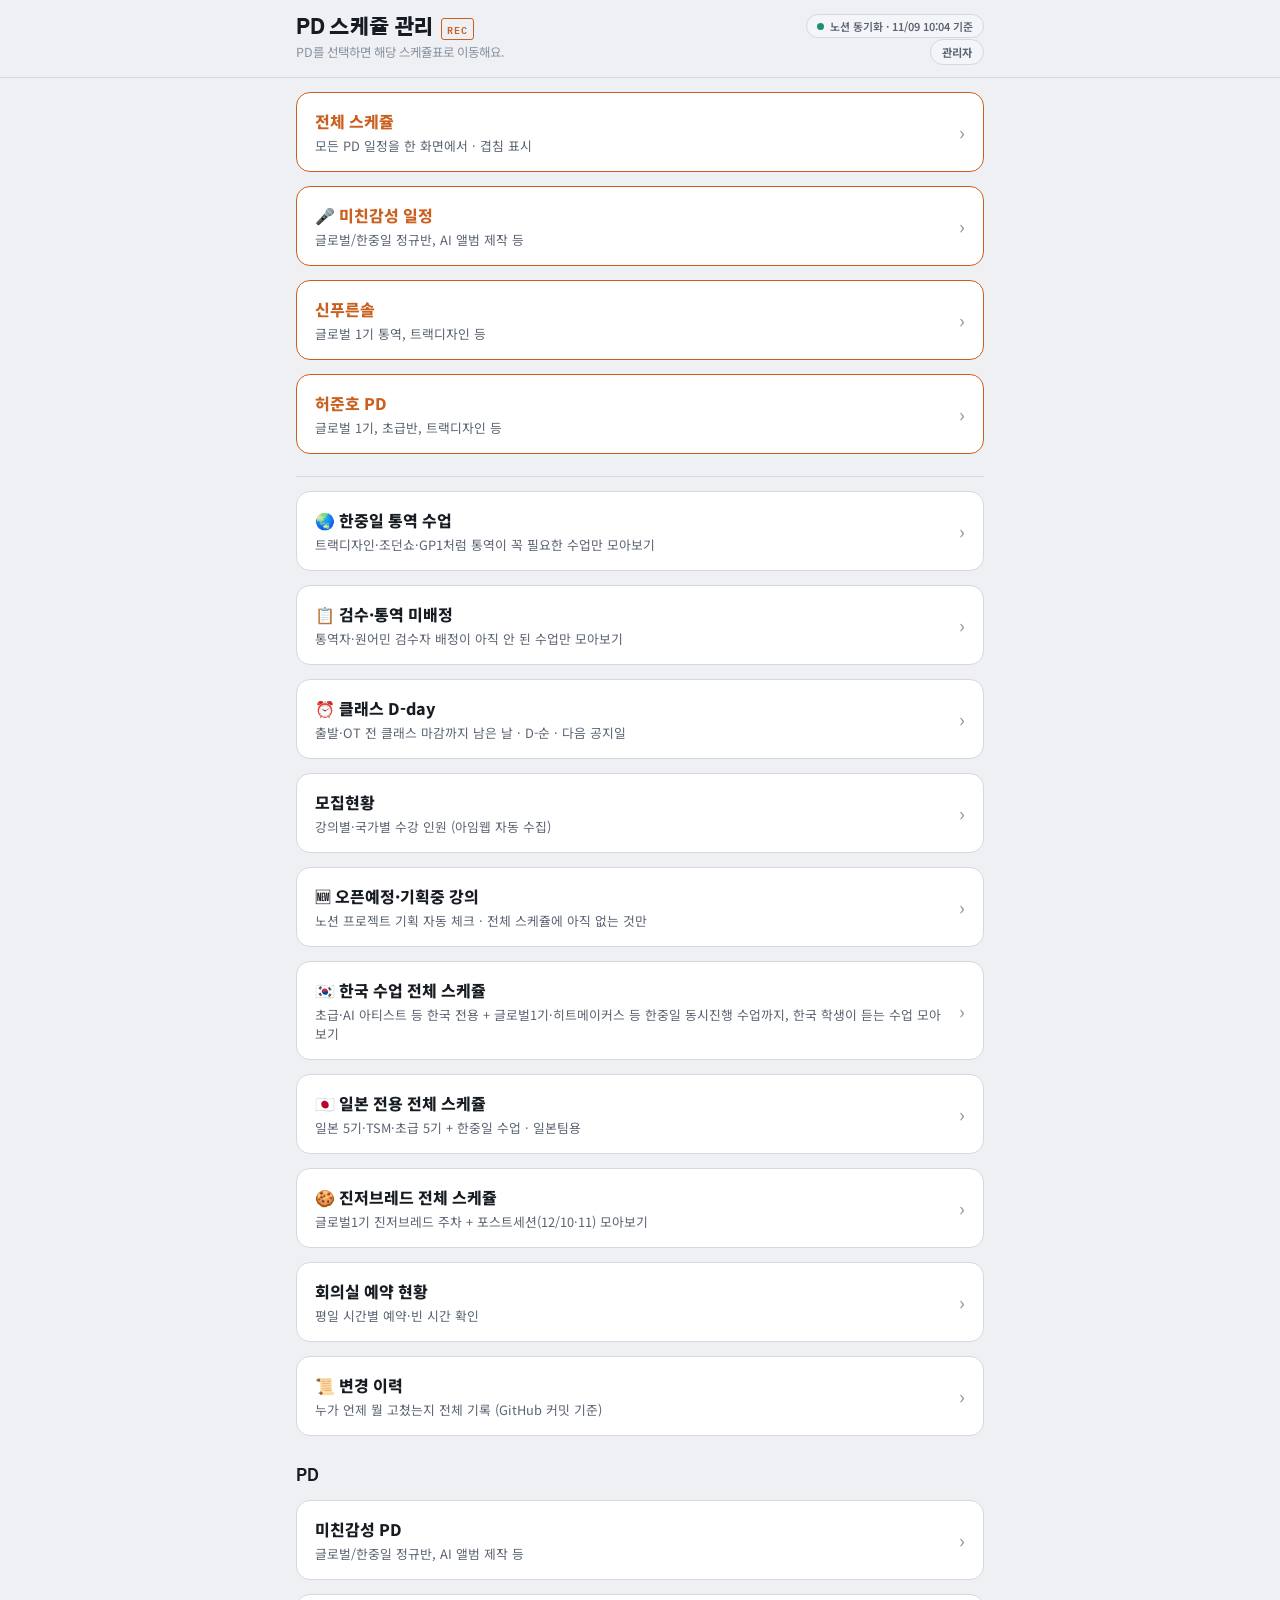
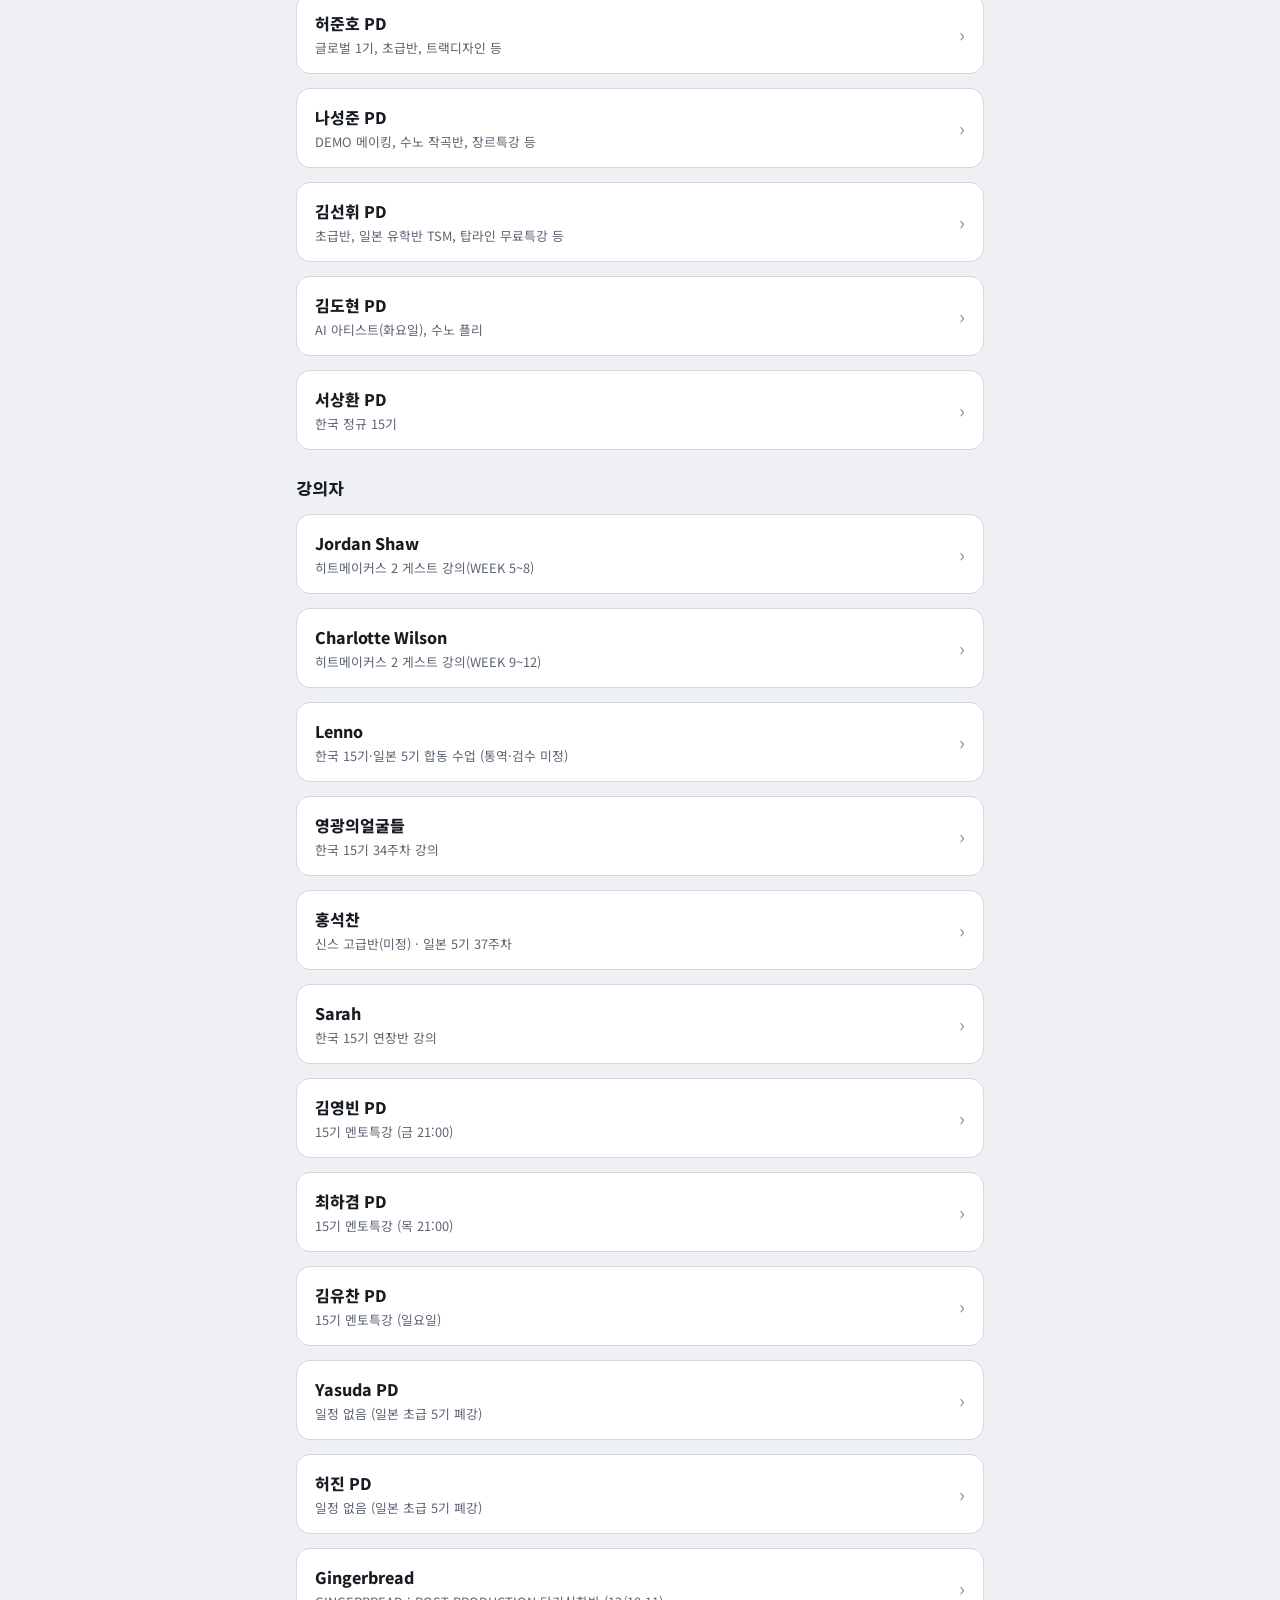
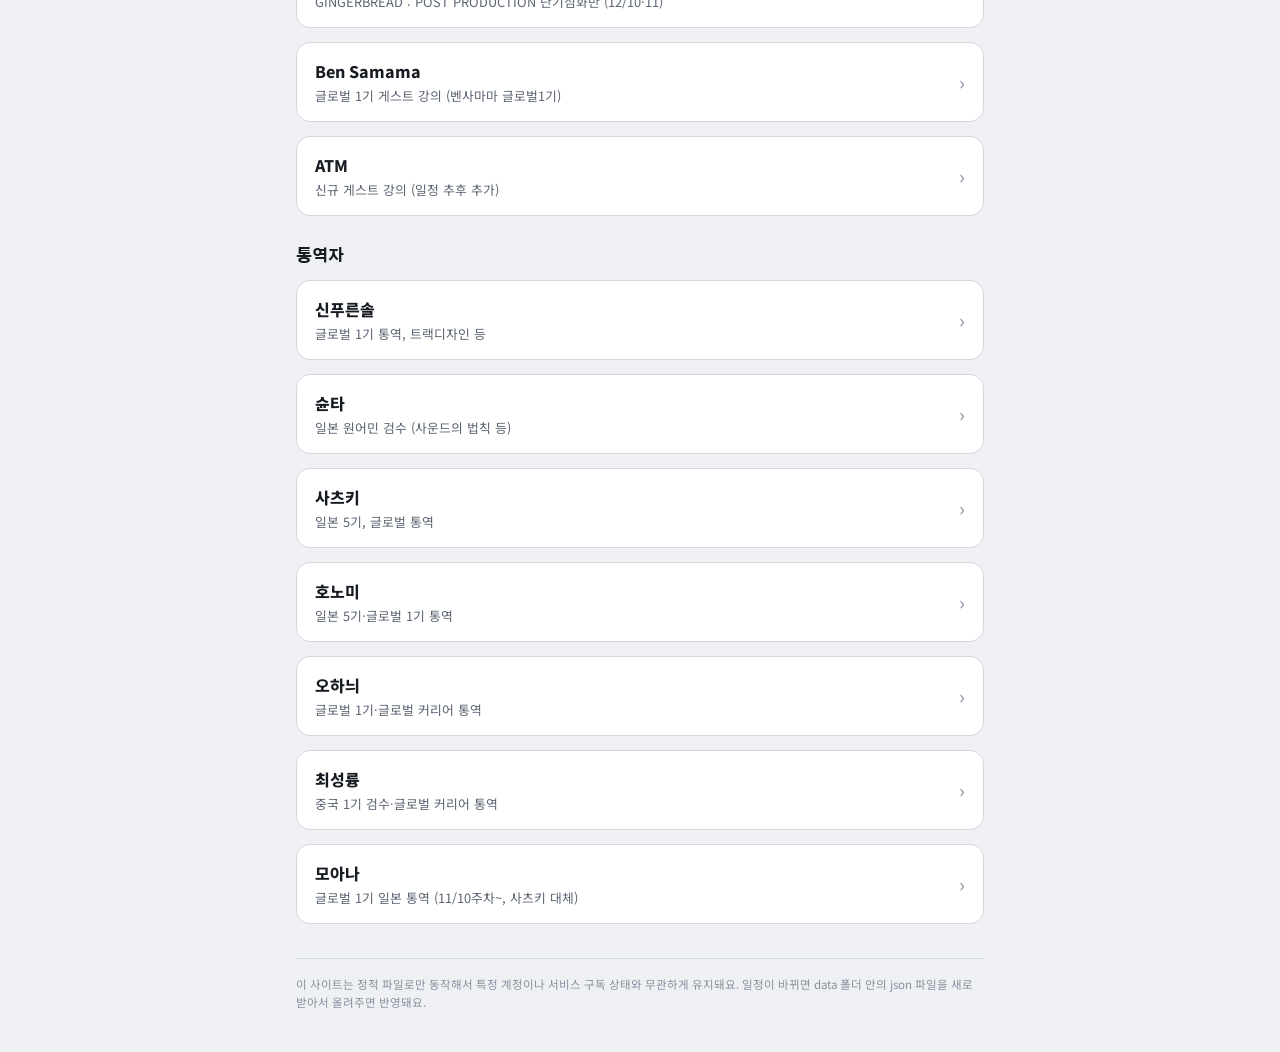
==== commit 3b3509cb: "메인 페이지 상단 카드 재배치: 전체스케쥴·미친감성·신푸른솔·허준호 4개만 강조 색상 색칠된(all-card) 카드를 이 4개로 한정하고, 한중일 통역/검수/클래스 D-day/모집" ====
--- a/index.html
+++ b/index.html
@@ -5,7 +5,7 @@
 <meta name="viewport" content="width=device-width, initial-scale=1">
 <title>PD 스케쥴 관리</title>
 <link rel="stylesheet" href="https://fonts.googleapis.com/css2?family=Gothic+A1:wght@700;800;900&family=Noto+Sans+KR:wght@400;500;700&family=IBM+Plex+Mono:wght@500;600&display=swap">
-<link rel="stylesheet" href="style.css?v=20261109">
+<link rel="stylesheet" href="style.css?v=20261112">
 </head>
 <body>
 
@@ -24,22 +24,29 @@
   <a class="pd-card all-card" href="all.html">
     <span><span class="name">전체 스케쥴</span><div class="desc">모든 PD 일정을 한 화면에서 · 겹침 표시</div></span>
     <span class="arrow">›</span></a>
-  <a class="pd-card all-card" href="all.html?view=interp">
-    <span><span class="name">🌏 한중일 통역 수업</span><div class="desc">트랙디자인·조던쇼·GP1처럼 통역이 꼭 필요한 수업만 모아보기</div></span>
-    <span class="arrow">›</span></a>
-  <a class="pd-card all-card" href="all.html?view=missing">
-    <span><span class="name">📋 검수·통역 미배정</span><div class="desc">통역자·원어민 검수자 배정이 아직 안 된 수업만 모아보기</div></span>
-    <span class="arrow">›</span></a>
   <a class="pd-card all-card" href="schedule.html?pd=michingamsung">
     <span><span class="name">🎤 미친감성 일정</span><div class="desc">글로벌/한중일 정규반, AI 앨범 제작 등</div></span>
     <span class="arrow">›</span></a>
-  <a class="pd-card all-card" href="dday.html">
+  <a class="pd-card all-card" href="schedule.html?pd=sinpureunsol">
+    <span><span class="name">신푸른솔</span><div class="desc">글로벌 1기 통역, 트랙디자인 등</div></span>
+    <span class="arrow">›</span></a>
+  <a class="pd-card all-card" href="schedule.html?pd=heojunho">
+    <span><span class="name">허준호 PD</span><div class="desc">글로벌 1기, 초급반, 트랙디자인 등</div></span>
+    <span class="arrow">›</span></a>
+  <div class="top-divider"></div>
+  <a class="pd-card" href="all.html?view=interp">
+    <span><span class="name">🌏 한중일 통역 수업</span><div class="desc">트랙디자인·조던쇼·GP1처럼 통역이 꼭 필요한 수업만 모아보기</div></span>
+    <span class="arrow">›</span></a>
+  <a class="pd-card" href="all.html?view=missing">
+    <span><span class="name">📋 검수·통역 미배정</span><div class="desc">통역자·원어민 검수자 배정이 아직 안 된 수업만 모아보기</div></span>
+    <span class="arrow">›</span></a>
+  <a class="pd-card" href="dday.html">
     <span><span class="name">⏰ 클래스 D-day</span><div class="desc">출발·OT 전 클래스 마감까지 남은 날 · D-순 · 다음 공지일</div></span>
     <span class="arrow">›</span></a>
-  <a class="pd-card all-card" href="enrollment.html">
+  <a class="pd-card" href="enrollment.html">
     <span><span class="name">모집현황</span><div class="desc">강의별·국가별 수강 인원 (아임웹 자동 수집)</div></span>
     <span class="arrow">›</span></a>
-  <a class="pd-card all-card" href="projects.html">
+  <a class="pd-card" href="projects.html">
     <span><span class="name">🆕 오픈예정·기획중 강의</span><div class="desc">노션 프로젝트 기획 자동 체크 · 전체 스케쥴에 아직 없는 것만</div></span>
     <span class="arrow">›</span></a>
   <a class="pd-card" href="all.html?view=korea">
--- a/style.css
+++ b/style.css
@@ -188,6 +188,7 @@
 @media (max-width: 480px){.pdchips,.cnote{padding-left:0}}
 .pd-card.all-card{border-color:var(--accent)}
 .pd-card.all-card .name{color:var(--accent)}
+.top-divider{margin:22px 0 0;border-top:1px solid var(--border)}
 
 /* all.html: PD names inside calendar cells */
 .cal-cell.all{aspect-ratio:auto;min-height:84px;justify-content:flex-start;padding:5px 3px 4px}
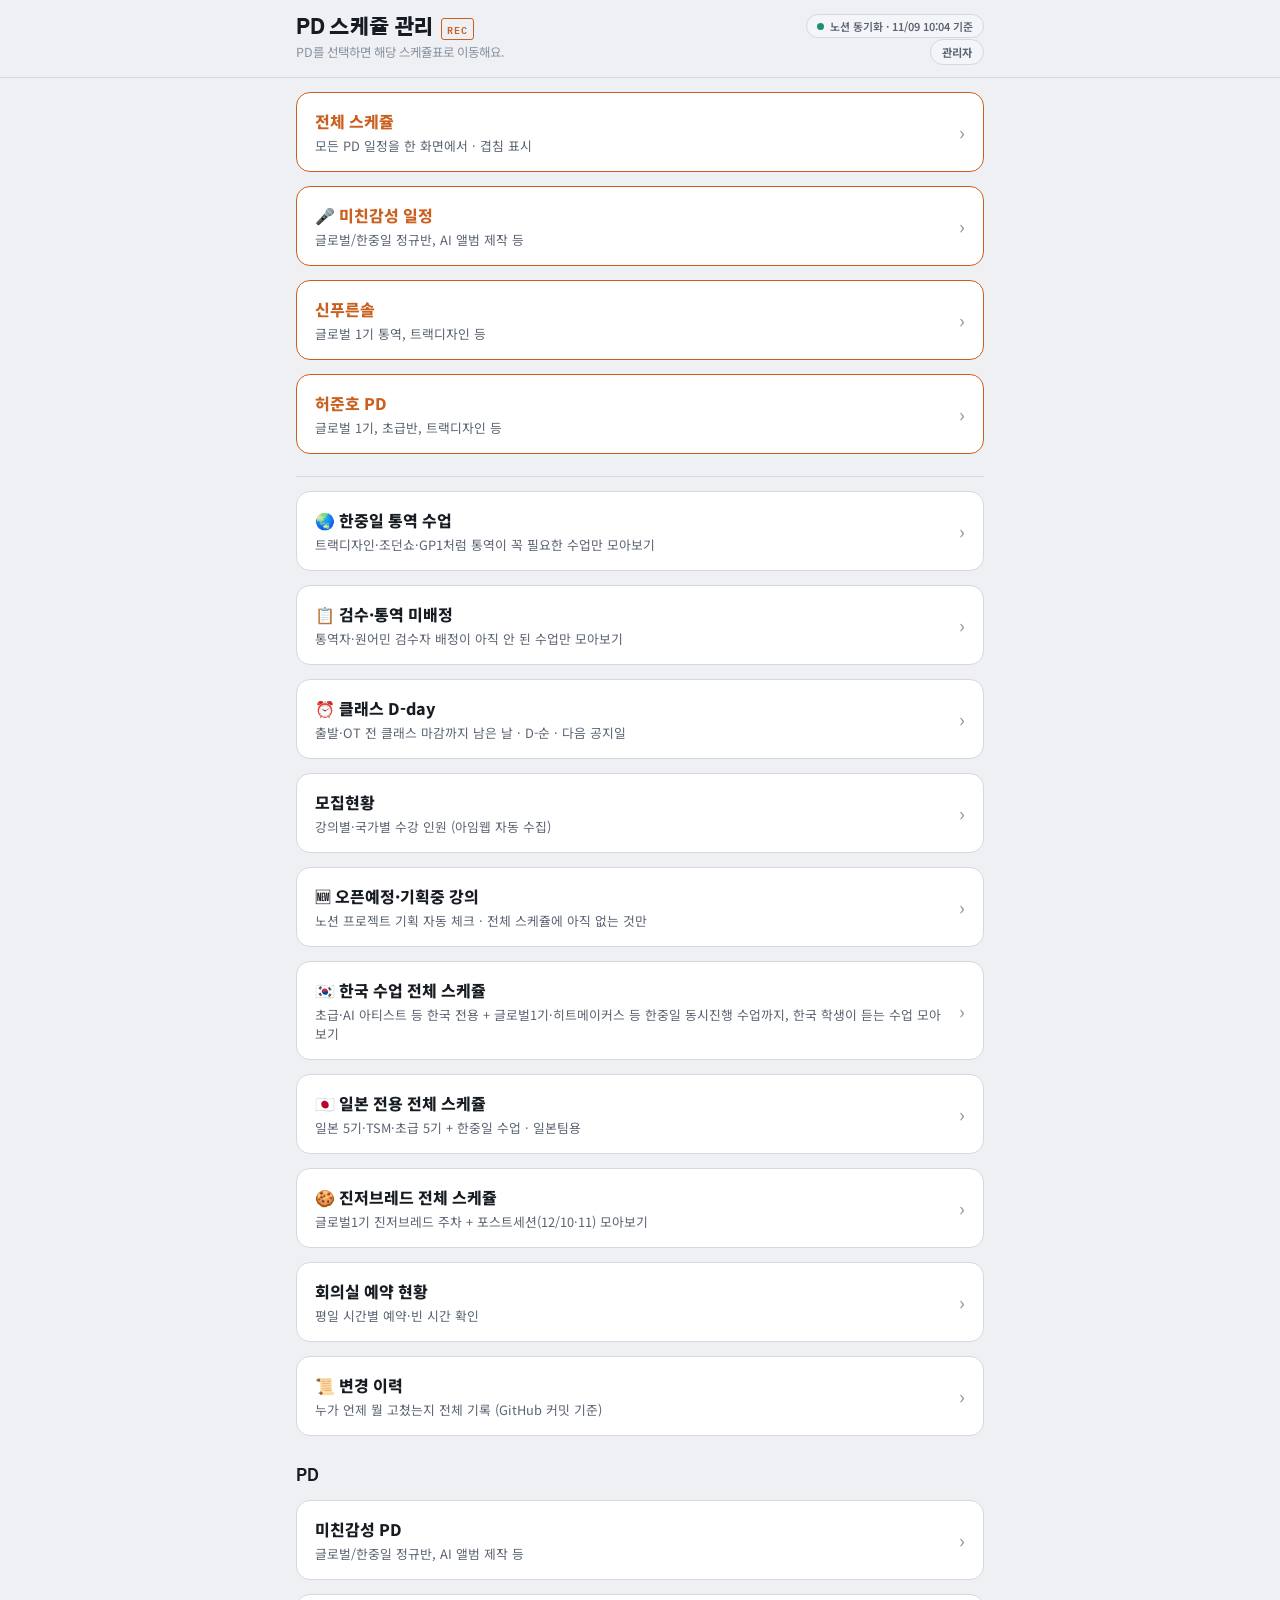
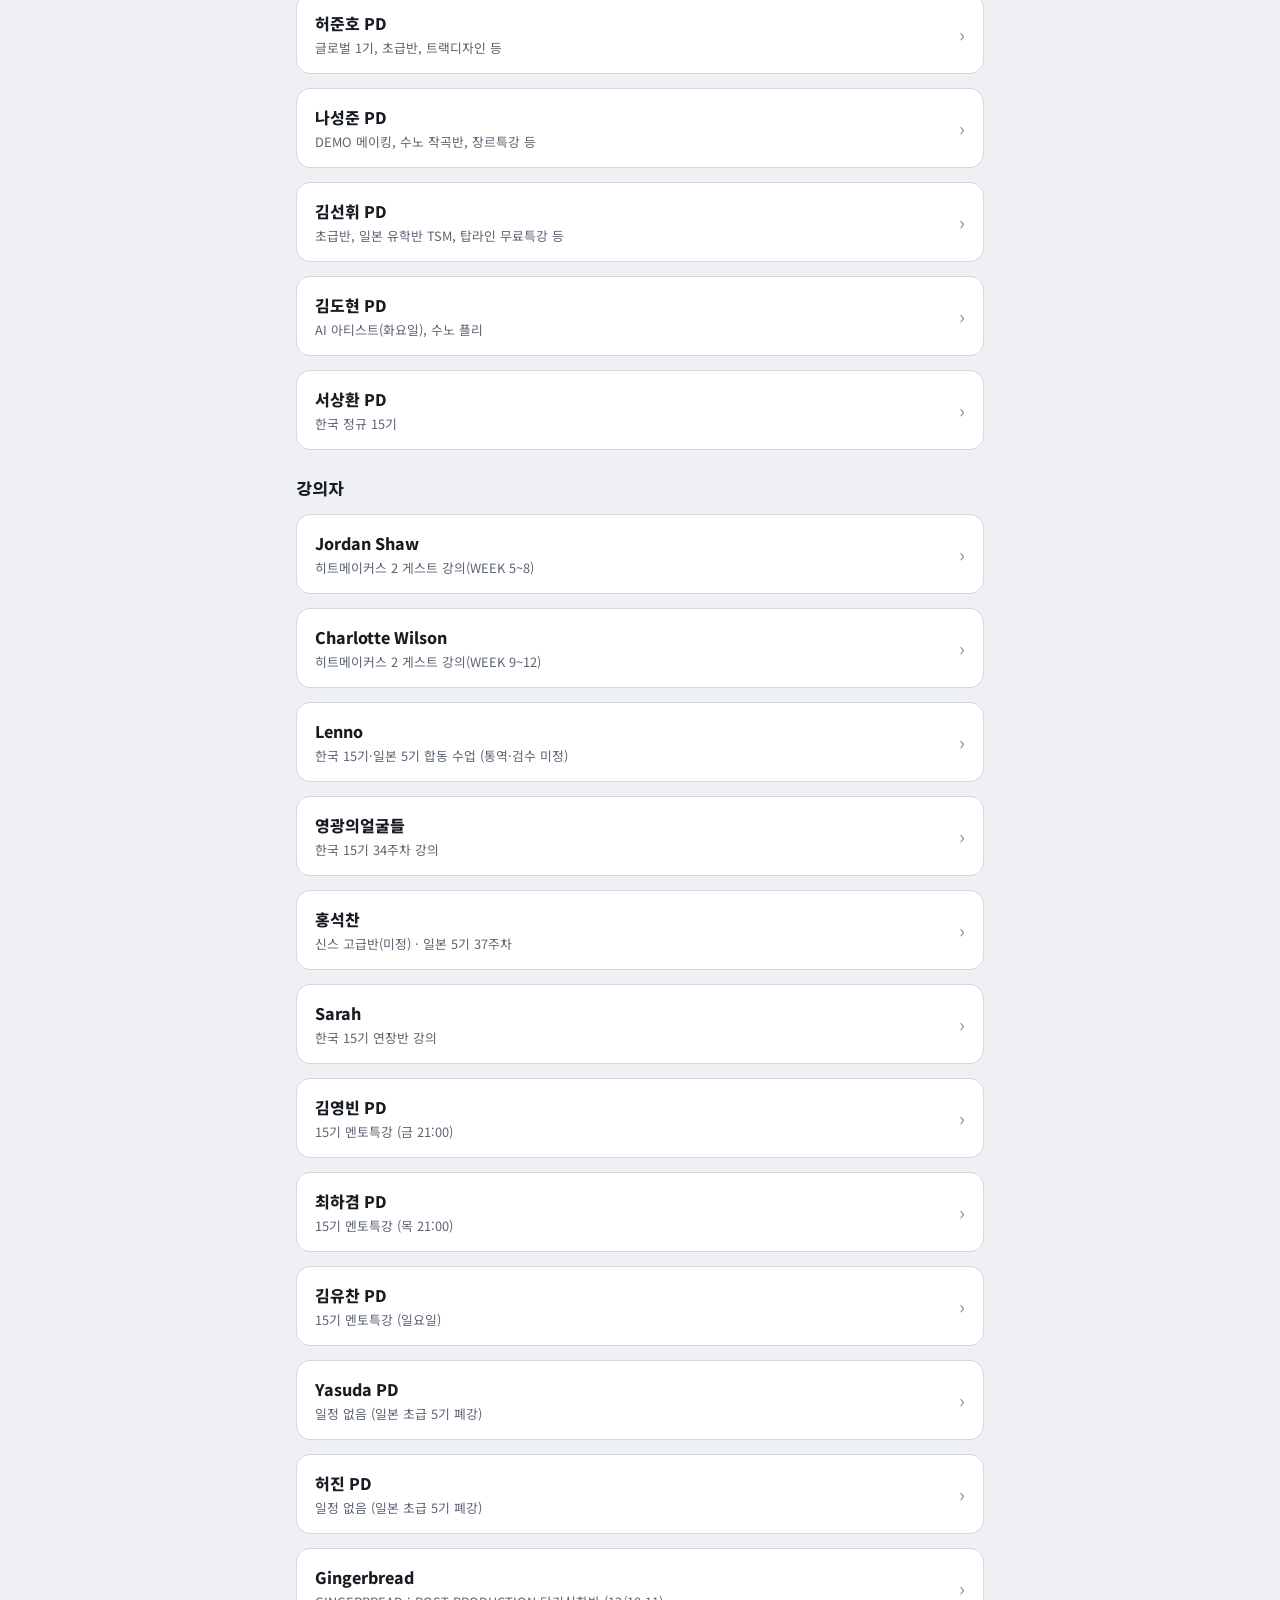
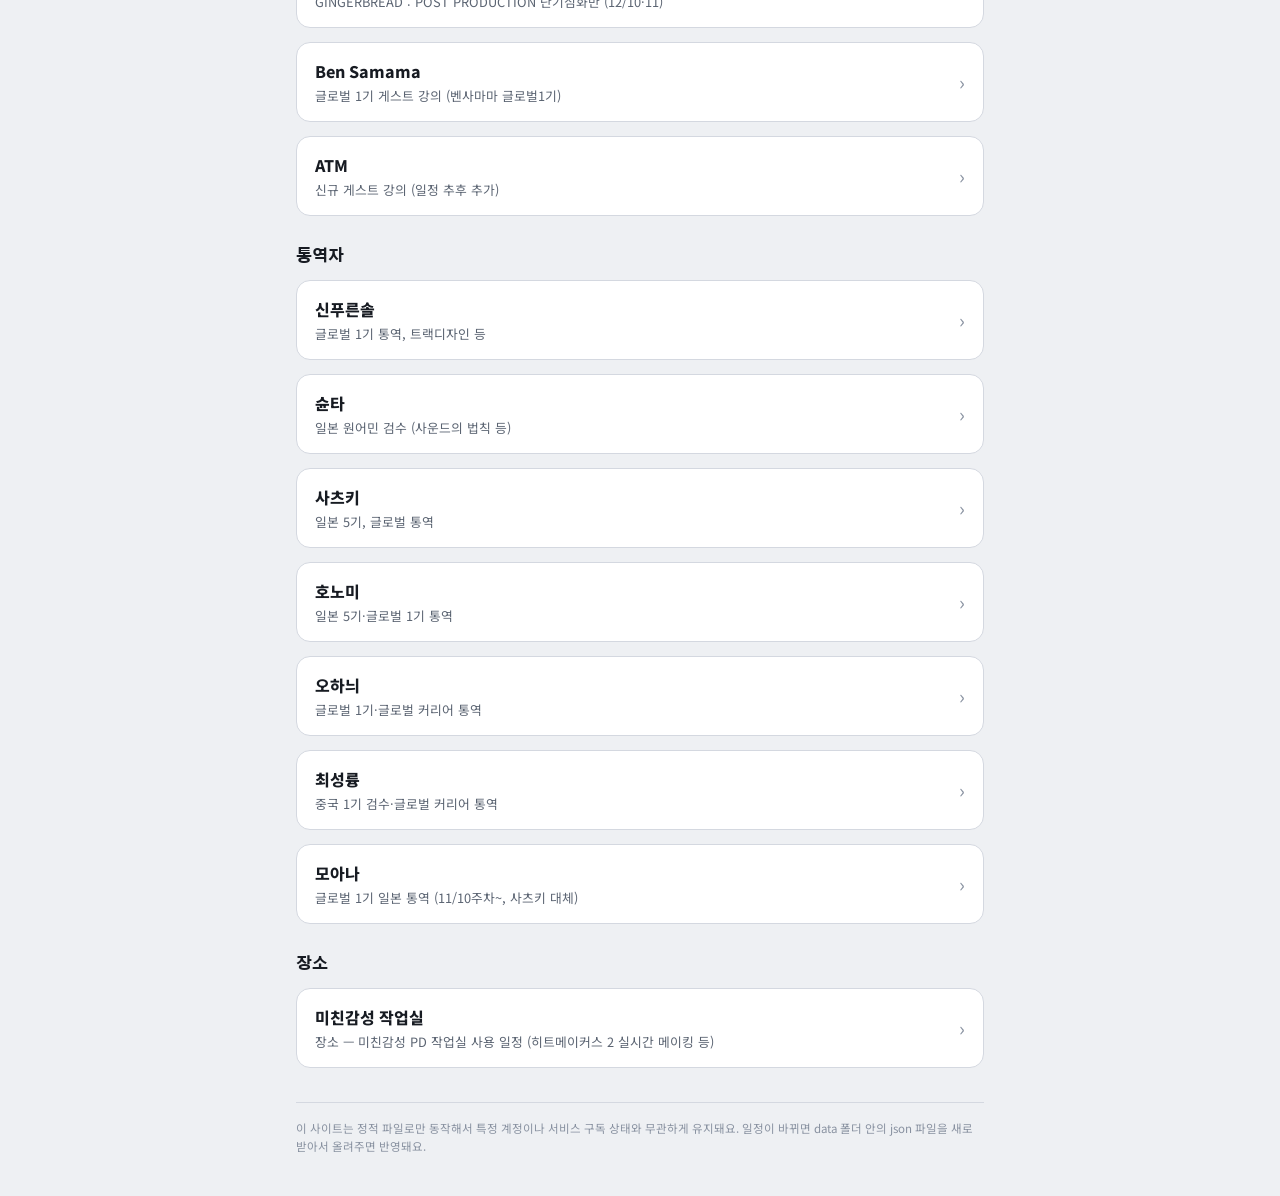
==== commit 42c32b93: "feat: '미친감성 작업실' 장소 카드 신설 — 히트메이커스 2 7·8·11·12주차 실시간 메이킹을 미친감성 PD 일정에서 분리 (강의자로 잡히던 문제) Co-Authored-" ====
--- a/index.html
+++ b/index.html
@@ -5,7 +5,7 @@
 <meta name="viewport" content="width=device-width, initial-scale=1">
 <title>PD 스케쥴 관리</title>
 <link rel="stylesheet" href="https://fonts.googleapis.com/css2?family=Gothic+A1:wght@700;800;900&family=Noto+Sans+KR:wght@400;500;700&family=IBM+Plex+Mono:wght@500;600&display=swap">
-<link rel="stylesheet" href="style.css?v=20261112">
+<link rel="stylesheet" href="style.css?v=20261117">
 </head>
 <body>
 
@@ -81,7 +81,8 @@
 var PD_GROUPS = [
   {label:'PD', ids:['michingamsung','heojunho','naseongjun','kimseonhwi','kimdohyeon','seosanghwan']},
   {label:'강의자', ids:['jordanshow','charlottewilson','lenno','younggwang','hongseokchan','sarah','kimyoungbin','choihagyeom','kimyuchan','yasuda','heojin','gingerbread','bensamama','atm']},
-  {label:'통역자', ids:['sinpureunsol','syunta','satsuki','honomi','ohani','choiseongryung','moana']}
+  {label:'통역자', ids:['sinpureunsol','syunta','satsuki','honomi','ohani','choiseongryung','moana']},
+    {label:'장소', ids:['michinstudio']}
 ];
 function renderPds(){
   var list = document.getElementById('pdList');
--- a/style.css
+++ b/style.css
@@ -91,11 +91,14 @@
 @media (prefers-color-scheme: dark){.cal-cell .lbl{color:hsl(var(--h) 65% 72%)}}
 .cal-cell .lbl.muted{color:var(--muted);font-weight:600;opacity:.8}
 .cal-cell .dow-mini{display:none}
+.cal-cell .lbl-stack{display:flex;flex-direction:column;align-items:center;width:100%;margin-top:2px}
+.cal-cell .lbl-stack .lbl{margin-top:0;font-size:.6rem;line-height:1.15}
 
 @media (max-width: 480px){
   .cal-cell{padding:1px}
   .cal-cell .num{font-size:.85rem}
   .cal-cell .lbl{font-size:.52rem;margin-top:1px;letter-spacing:-0.3px}
+  .cal-cell .lbl-stack .lbl{font-size:.46rem}
 }
 
 .day-detail{margin-top:22px;padding:16px;background:var(--surface);border:1px solid var(--border);border-radius:14px}
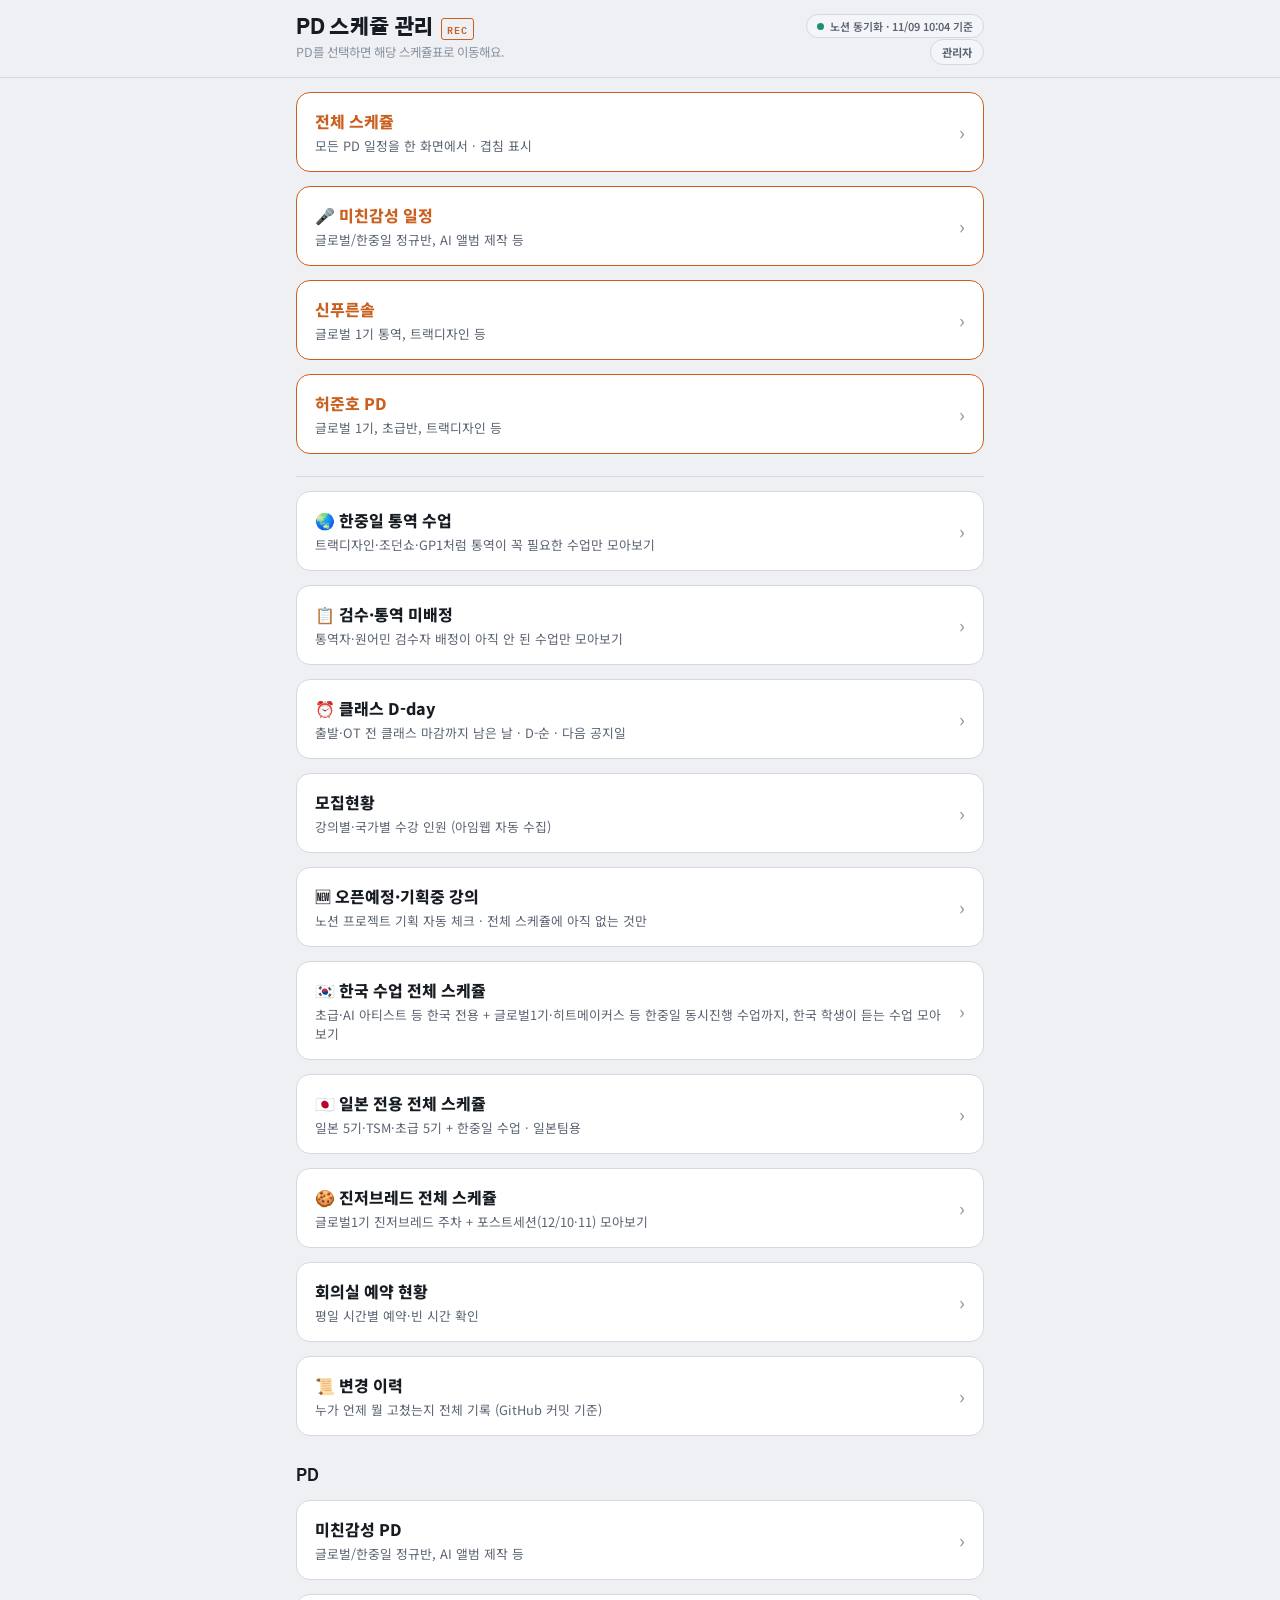
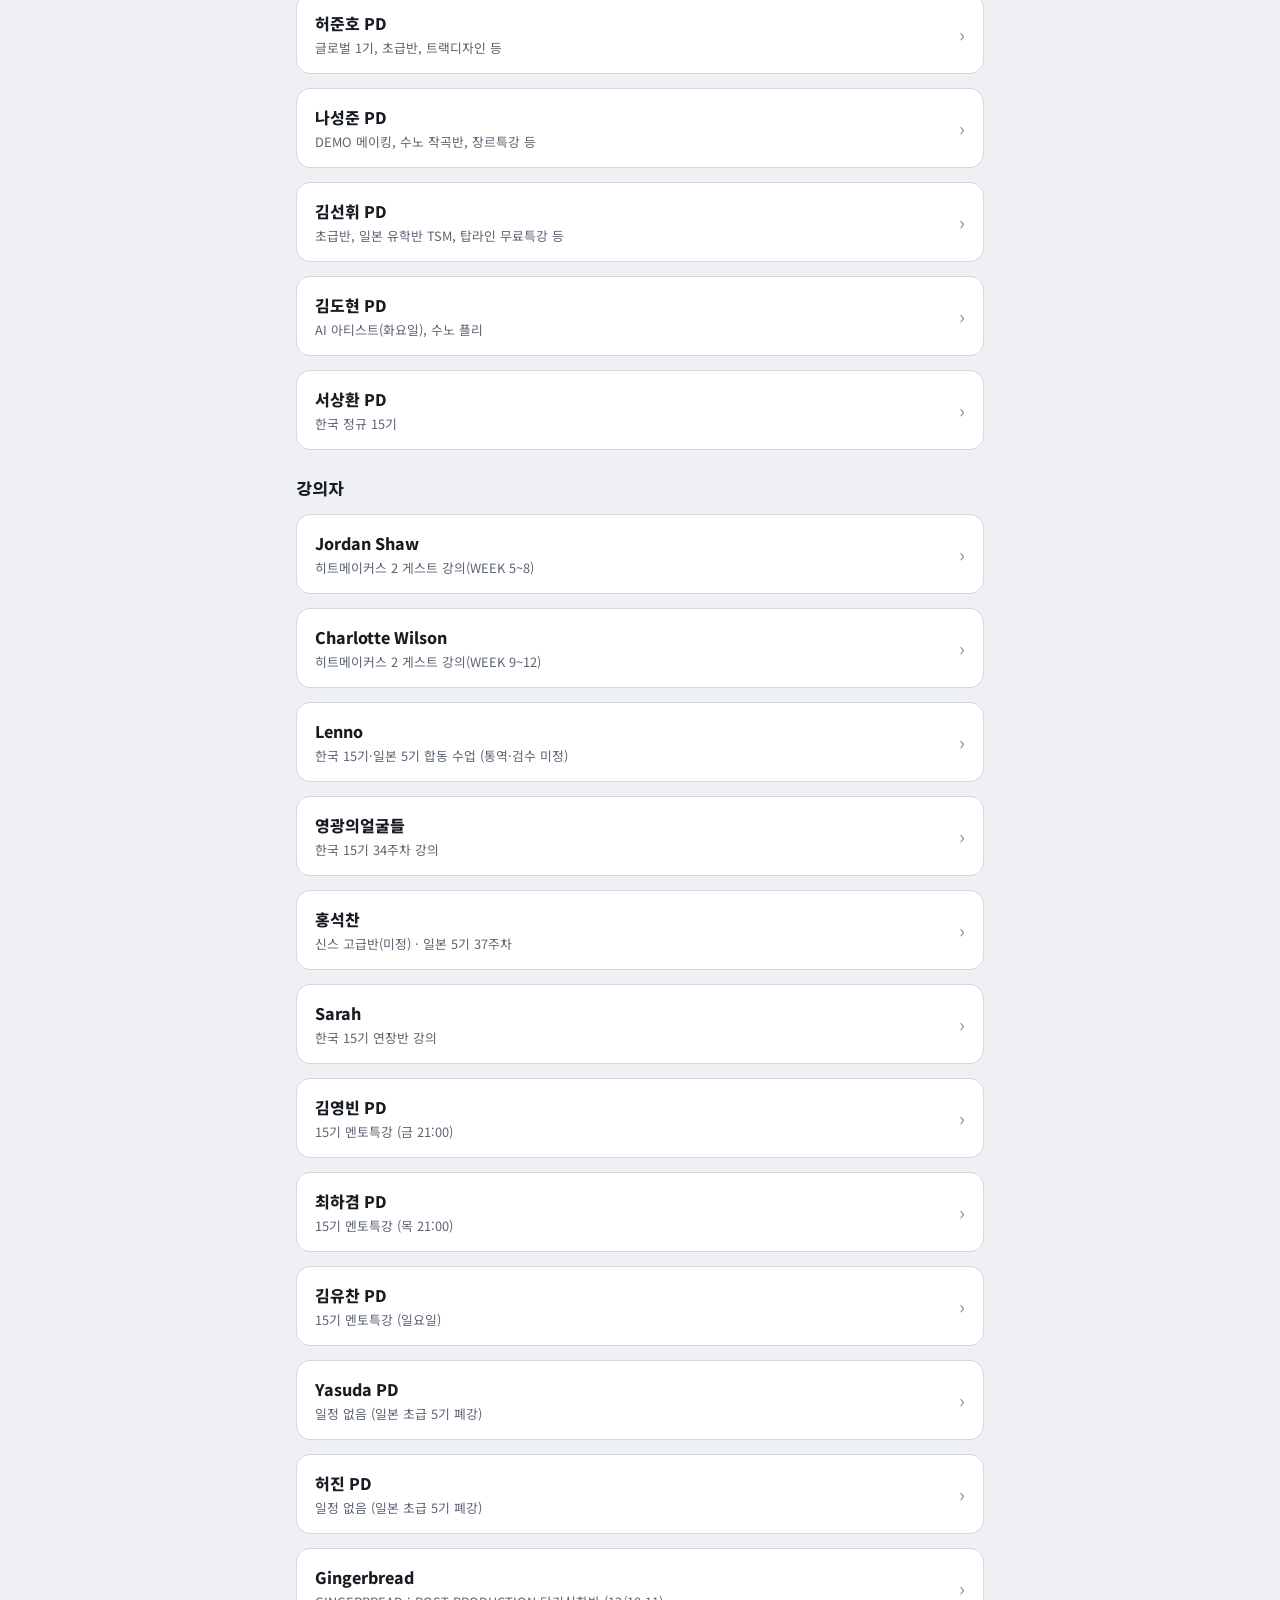
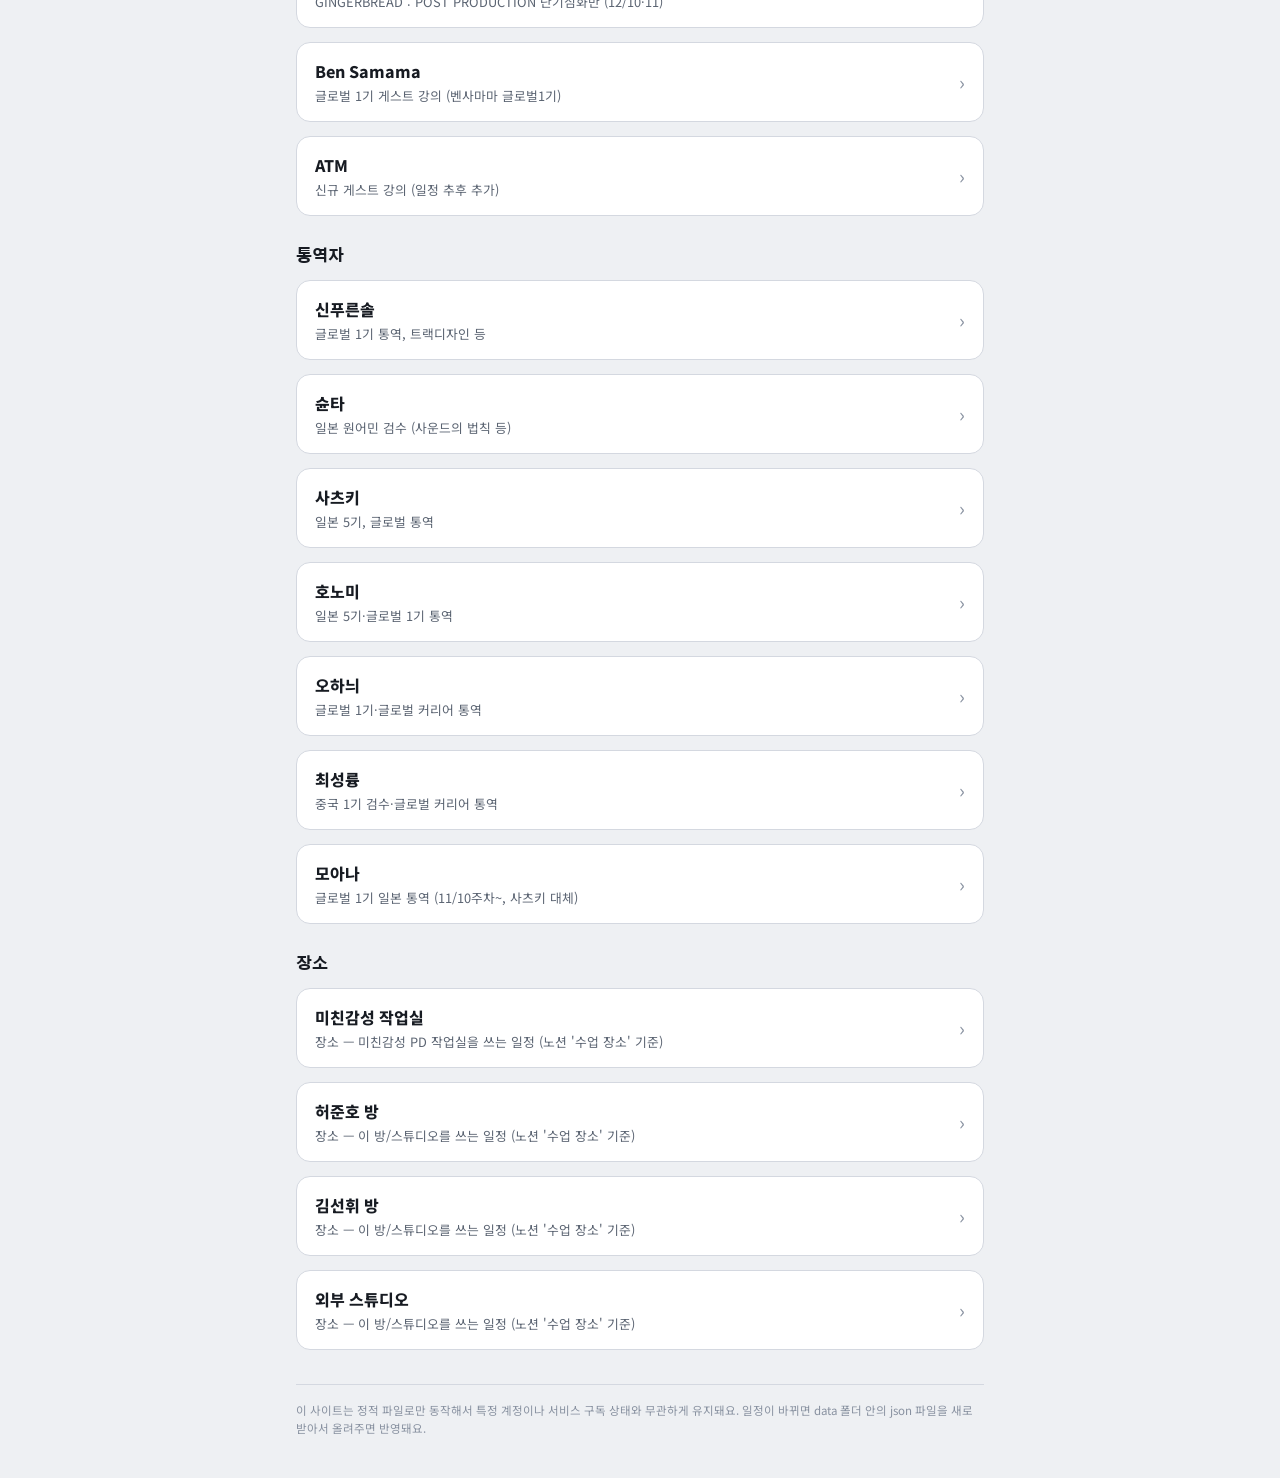
==== commit 00be5fee: "feat: 장소 카드 확장 — 허준호 방·김선휘 방·외부 스튜디오 추가, 히트메이커스 2 5~12주차·프리패스 유학반 장소를 노션 '수업 장소' 기준으로 배정 Co-Authored" ====
--- a/index.html
+++ b/index.html
@@ -82,7 +82,7 @@
   {label:'PD', ids:['michingamsung','heojunho','naseongjun','kimseonhwi','kimdohyeon','seosanghwan']},
   {label:'강의자', ids:['jordanshow','charlottewilson','lenno','younggwang','hongseokchan','sarah','kimyoungbin','choihagyeom','kimyuchan','yasuda','heojin','gingerbread','bensamama','atm']},
   {label:'통역자', ids:['sinpureunsol','syunta','satsuki','honomi','ohani','choiseongryung','moana']},
-    {label:'장소', ids:['michinstudio']}
+    {label:'장소', ids:['michinstudio','heojunhoroom','kimseonhwiroom','extstudio']}
 ];
 function renderPds(){
   var list = document.getElementById('pdList');
